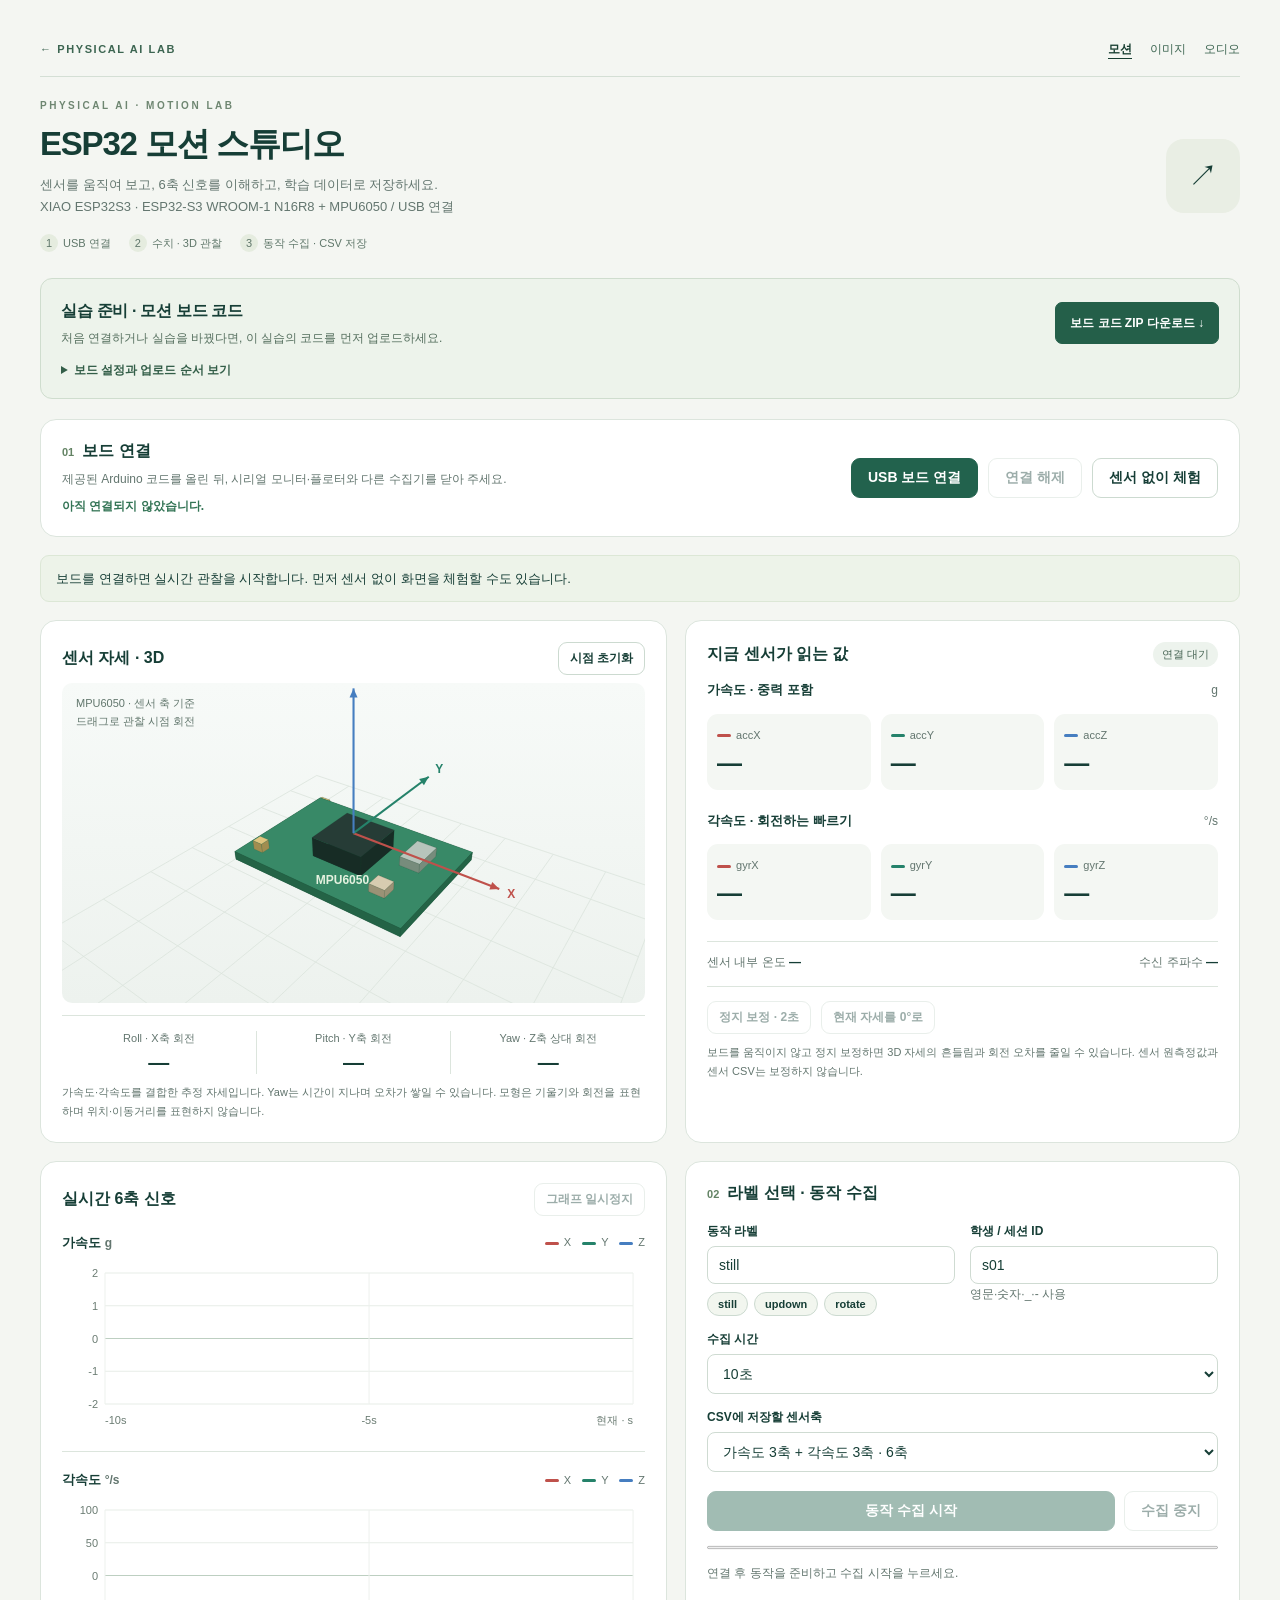
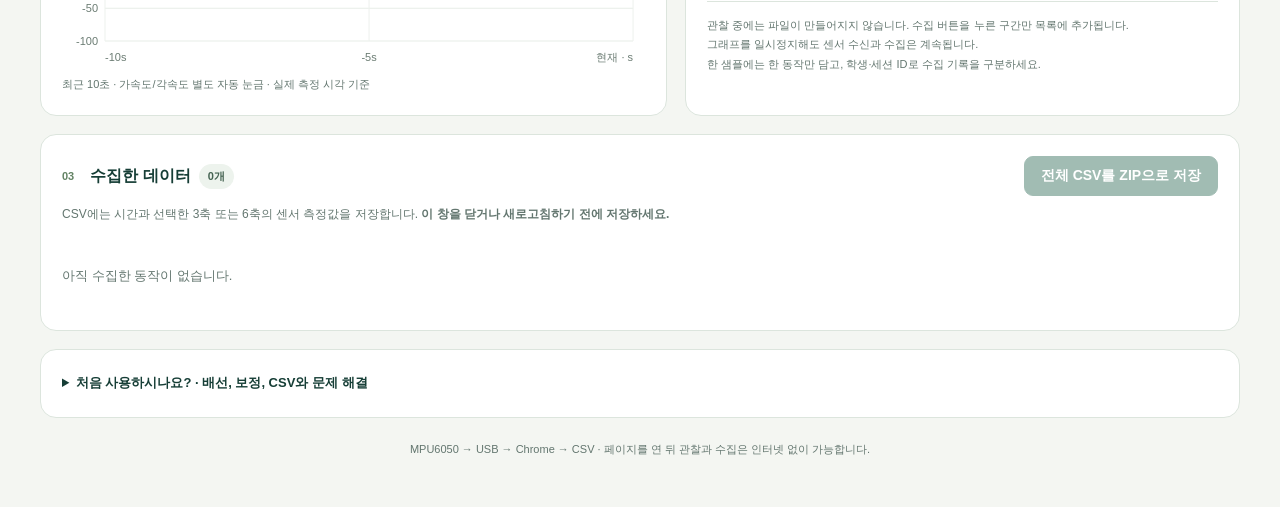
==== motion/index.html @ 652f0cde "Add motion, image, and audio labs with Arduino code downloads" ====
<!doctype html>
<html lang="ko">
<head>
<meta charset="utf-8">
<meta name="viewport" content="width=device-width,initial-scale=1">
<meta name="description" content="ESP32와 MPU6050을 USB로 연결해 6축 데이터와 3D 자세를 보고 CSV로 저장하는 수업용 도구">
<title>ESP32 모션 스튜디오 · Physical AI</title>
<style>
:root{color-scheme:light;--bg:#f4f6f2;--card:#fff;--ink:#163e36;--muted:#63766f;--line:#dce5dd;--green:#22624d;--soft:#edf3ed;--orange:#a65b15;--x:#bf514b;--y:#25826a;--z:#467ec0;font-family:Inter,"Pretendard","Noto Sans KR",-apple-system,BlinkMacSystemFont,"Segoe UI",sans-serif;font-size:14px}
*{box-sizing:border-box}body{margin:0;background:var(--bg);color:var(--ink)}button,input,select{font:inherit}button{padding:10px 16px;background:white;border:1px solid #ccdad0;border-radius:9px;color:var(--ink);font-weight:600;cursor:pointer;white-space:nowrap}button:hover:not(:disabled){background:#edf3ec}button:focus-visible,input:focus-visible,select:focus-visible,summary:focus-visible{outline:3px solid #86b6a2;outline-offset:3px}button:disabled{opacity:.42;cursor:not-allowed}button.primary{background:var(--green);color:white;border-color:var(--green)}button.primary:hover:not(:disabled){background:#164b3a}button.danger{color:#a33d32;border-color:#e6cec8}button.small{padding:7px 11px;font-size:12px}button.ghost{border-color:transparent;background:transparent}input,select{display:block;width:100%;padding:10px 11px;border:1px solid #cfdbd2;border-radius:8px;color:var(--ink);background:white;min-width:0}label{display:block;font-weight:600;font-size:12px;margin-bottom:6px}h1,h2,h3,p{margin:0}h1{font-size:33px;letter-spacing:-1.2px;font-weight:700;line-height:1.25}h2{font-size:16px;font-weight:650}h3{font-size:13px}p{line-height:1.7}small,.muted{color:var(--muted)}small{font-size:12px;line-height:1.7}.row{display:flex;gap:10px;align-items:center;flex-wrap:wrap}.between{justify-content:space-between}.card{background:var(--card);border:1px solid var(--line);border-radius:16px;padding:21px}.pill{font-size:11px;padding:5px 9px;border-radius:20px;background:var(--soft);color:#456352;white-space:nowrap}.pill.demo{background:#fff1d9;color:#91520c}.tabular{font-variant-numeric:tabular-nums}.eyebrow{color:#6e8671;font-size:10px;font-weight:700;letter-spacing:2.5px;margin-bottom:12px}main{max-width:1260px;margin:auto;padding:40px 30px 50px}.hero{display:flex;justify-content:space-between;align-items:center;gap:22px;margin-bottom:26px}.hero p{font-size:13px;color:var(--muted);margin-top:10px}.hero-mark{width:74px;height:74px;border-radius:18px;background:#e9eee4;display:grid;place-items:center;flex:none;font-size:30px;font-weight:300}.steps{display:flex;gap:18px;flex-wrap:wrap;margin-top:16px;font-size:11px;color:#5e7669}.step-dot{display:inline-grid;place-items:center;width:18px;height:18px;background:#e5ecdf;border-radius:50%;margin-right:5px}.connection{display:flex;justify-content:space-between;gap:18px;align-items:center;margin-bottom:18px}.connection p{font-size:12px;color:var(--muted);margin-top:7px}.device{font-size:12px;color:#337455;font-weight:600;margin-top:8px}.status{font-size:13px;padding:12px 15px;background:#edf3e9;border:1px solid #dce7d6;border-radius:9px;line-height:1.65;margin-bottom:18px;overflow-wrap:anywhere}.status.error{background:#fff0ed;border-color:#eccdc6;color:#a13c30}.notice{background:#fff5df;color:#88591b;border:1px solid #eadab3;padding:12px 15px;border-radius:10px;margin-bottom:15px;font-size:13px;line-height:1.7}.dashboard{display:grid;grid-template-columns:minmax(0,1.13fr) minmax(0,1fr);gap:18px;margin-bottom:18px}.view-header{margin-bottom:8px}.scene-wrap{position:relative;min-width:0}.scene{width:100%;height:320px;display:block;touch-action:none;border-radius:10px;background:linear-gradient(#f7faf8,#edf2ee)}.scene-overlay{position:absolute;left:14px;top:12px;font-size:11px;line-height:1.6;color:#62776d;pointer-events:none}.scene-caption{font-size:11px;color:var(--muted);margin-top:9px;line-height:1.7}.angles{display:flex;gap:0;padding-top:15px;margin-top:12px;border-top:1px solid var(--line)}.angle{flex:1;text-align:center;border-right:1px solid var(--line)}.angle:last-child{border:0}.angle span{display:block;font-size:11px;color:var(--muted)}.angle strong{display:block;font-size:21px;font-weight:600;margin-top:4px}.metric-title{display:flex;justify-content:space-between;align-items:center;margin-bottom:13px}.metric-grid{display:grid;grid-template-columns:repeat(3,minmax(0,1fr));gap:10px;margin-bottom:21px}.metric{background:#f4f7f3;border-radius:11px;padding:12px 10px;min-width:0}.metric .axis{font-size:11px;color:var(--muted)}.metric strong{display:block;font-size:25px;font-weight:600;letter-spacing:-1px;margin-top:7px}.swatch{display:inline-block;width:14px;height:3px;border-radius:2px;margin-right:5px;vertical-align:middle}.sx{background:var(--x)}.sy{background:var(--y)}.sz{background:var(--z)}.aux{display:flex;justify-content:space-between;gap:12px;flex-wrap:wrap;font-size:12px;padding:12px 0 15px;border-top:1px solid var(--line);color:var(--muted)}.aux strong{color:var(--ink);font-weight:600}.calibration{padding-top:14px;border-top:1px solid var(--line)}.calibration p{font-size:11px;color:var(--muted);margin-top:9px;line-height:1.75}.work-grid{display:grid;grid-template-columns:minmax(0,1.13fr) minmax(0,1fr);gap:18px;margin-bottom:18px}.plot-section+.plot-section{margin-top:20px;padding-top:18px;border-top:1px solid var(--line)}.plot-head{margin-bottom:8px}.legend{font-size:11px;color:var(--muted)}.plot{display:block;width:100%;height:170px}.chart-controls{font-size:11px;color:var(--muted);margin-top:7px}.settings{display:grid;grid-template-columns:1fr 1fr;gap:15px;margin-top:19px}.field-wide{grid-column:1/-1}.chips{display:flex;gap:6px;margin-top:8px}.chips button{padding:5px 10px;border-radius:20px;font-size:11px;background:#f2f6ef;min-width:0}.record-actions{display:flex;gap:9px;flex-wrap:wrap;margin-top:19px}.record-actions .primary{flex:1}.record-info{font-size:12px;color:var(--muted);margin-top:12px;min-height:22px}.record-progress{width:100%;height:7px;accent-color:var(--green);margin-top:13px;display:block}.record-note{margin-top:16px;padding-top:14px;border-top:1px solid var(--line);font-size:11px;color:var(--muted);line-height:1.8}.review h2{display:flex;gap:8px;align-items:center}.review p{font-size:12px;color:var(--muted);margin-top:8px}.record-list{display:grid;grid-template-columns:repeat(2,minmax(0,1fr));gap:12px;margin-top:19px}.sample{border:1px solid var(--line);border-radius:11px;padding:14px;min-width:0}.sample h3{display:flex;align-items:center;gap:7px;flex-wrap:wrap;font-size:14px}.sample p{font-size:11px;margin-top:6px;overflow-wrap:anywhere}.sample .row{margin-top:12px;gap:7px}.sample button{font-size:11px;padding:6px 10px}.empty{color:var(--muted);font-size:13px;padding:24px 0}.help{margin-top:18px;font-size:12px;line-height:1.85}.help summary{cursor:pointer;font-weight:600;font-size:13px}.help ol,.help ul{padding-left:21px;margin:13px 0}.help table{width:100%;border-collapse:collapse;font-size:12px;margin:13px 0}.help td,.help th{padding:9px 7px;text-align:left;border-bottom:1px solid var(--line);overflow-wrap:anywhere}.footer{text-align:center;margin-top:24px;font-size:11px;color:var(--muted)}.demo-controls{display:flex;align-items:center;gap:10px;flex-wrap:wrap;margin-bottom:12px}.demo-controls label{margin:0}.demo-controls select{width:auto;max-width:100%;font-size:12px;padding:7px 10px}.number{font-size:11px;color:#638364;margin-right:8px}code{font-family:ui-monospace,SFMono-Regular,monospace;font-size:.95em;overflow-wrap:anywhere}a{color:#22624d}body.demo-mode .connection{border-color:#d9b36a}[hidden]{display:none!important}
@media(max-width:1000px){main{padding:28px 20px 40px}.metric strong{font-size:22px}.scene{height:310px}.card{padding:18px}.connection{align-items:flex-start;flex-direction:column}}
@media(max-width:760px){.dashboard,.work-grid{grid-template-columns:1fr}.hero-mark{display:none}h1{font-size:29px}.scene{height:300px}.record-list{grid-template-columns:1fr}.connection>.row{width:100%}.metric strong{font-size:25px}.metric-grid{margin-bottom:17px}.hero{margin-bottom:20px}}
@media(max-width:420px){main{padding:25px 12px}.card{padding:15px}.steps{gap:9px;font-size:10px}.settings{gap:12px}.metric strong{font-size:23px}.metric{padding:11px 8px}.angle strong{font-size:19px}.scene{height:260px}.record-actions{flex-direction:column}.record-actions button{width:100%}.connection>.row button{padding:9px 11px;font-size:12px}}
@media(prefers-reduced-motion:reduce){*{scroll-behavior:auto!important}}
</style>
<link rel="stylesheet" href="../assets/lab.css">
</head>
<body>
<main>
  <nav class="lab-navigation" aria-label="실습 이동"><a href="../">← PHYSICAL AI LAB</a><div><a href="../motion/" aria-current="page">모션</a><a href="../image/">이미지</a><a href="../audio/">오디오</a></div></nav>
  <header class="hero"><div><div class="eyebrow">PHYSICAL AI · MOTION LAB</div><h1>ESP32 모션 스튜디오</h1><p>센서를 움직여 보고, 6축 신호를 이해하고, 학습 데이터로 저장하세요.<br>XIAO ESP32S3 · ESP32-S3 WROOM-1 N16R8 + MPU6050 / USB 연결</p><div class="steps"><span><span class="step-dot">1</span>USB 연결</span><span><span class="step-dot">2</span>수치 · 3D 관찰</span><span><span class="step-dot">3</span>동작 수집 · CSV 저장</span></div></div><div class="hero-mark" aria-hidden="true">↗</div></header>
  <section class="lab-code" aria-labelledby="lab-code-title">
    <div class="lab-code-top"><div><h2 id="lab-code-title">실습 준비 · 모션 보드 코드</h2><p>처음 연결하거나 실습을 바꿨다면, 이 실습의 코드를 먼저 업로드하세요.</p></div><a class="lab-code-download" href="downloads/motion-code.zip" download>보드 코드 ZIP 다운로드 ↓</a></div>
    <details><summary>보드 설정과 업로드 순서 보기</summary><div>
      <ol><li>코드 ZIP을 압축 해제하고 <code>esp32_motion_capture/esp32_motion_capture.ino</code>를 Arduino IDE에서 엽니다.</li><li>보드 매니저에서 <strong>esp32 by Espressif Systems 3.x</strong>를 설치합니다. Adafruit MPU6050과 제안되는 의존 라이브러리도 설치합니다.</li><li>보드는 XIAO이면 <strong>XIAO_ESP32S3</strong>, WROOM이면 <strong>ESP32S3 Dev Module</strong>로 선택합니다. Flash는 XIAO 8MB, WROOM N16R8 16MB로 선택합니다.</li><li>직접 USB는 <strong>USB Mode = Hardware CDC and JTAG</strong>, <strong>USB CDC On Boot = Enabled</strong>. USB-UART 포트는 <strong>USB CDC On Boot = Disabled</strong>로 설정합니다.</li><li>업로드 후 시리얼 모니터와 플로터를 닫고, 아래에서 USB 보드를 연결합니다.</li></ol>
      <p>MPU6050: XIAO는 SDA=GPIO5, SCL=GPIO6 / WROOM은 SDA=GPIO7, SCL=GPIO6. AD0는 기본 GND입니다.</p>
      <div class="lab-code-links"><a href="esp32_motion_capture/esp32_motion_capture.ino" download>INO 파일만 다운로드</a><a href="https://github.com/midnightradio/physical-ai-lab/tree/main/motion#readme" target="_blank" rel="noopener">배선·실습 안내 ↗</a></div>
    </div></details>
  </section>
  <div id="browser-notice" class="notice" hidden>USB 연결은 PC용 <strong>Chrome 또는 Edge</strong>에서 이 페이지를 열어 사용하세요. 아래의 센서 없이 체험은 USB 없이도 사용할 수 있습니다.</div>
  <section class="card connection" aria-labelledby="connection-title"><div><h2 id="connection-title"><span class="number">01</span>보드 연결</h2><p>제공된 Arduino 코드를 올린 뒤, 시리얼 모니터·플로터와 다른 수집기를 닫아 주세요.</p><div id="device" class="device">아직 연결되지 않았습니다.</div></div><div class="row"><button id="connect" class="primary">USB 보드 연결</button><button id="disconnect" disabled>연결 해제</button><button id="demo">센서 없이 체험</button></div></section>
  <div id="status" class="status" role="status" aria-live="polite">보드를 연결하면 실시간 관찰을 시작합니다. 먼저 센서 없이 화면을 체험할 수도 있습니다.</div>
  <div id="demo-panel" class="notice" hidden><div class="demo-controls"><strong>모의 데이터 체험 중 · 실제 센서 측정이 아닙니다</strong><label for="demo-motion">동작</label><select id="demo-motion"><option value="tilt">천천히 기울이기</option><option value="still">수평으로 정지</option><option value="shake">회전 없이 위아래로 흔들기</option><option value="rotate">Z축을 중심으로 회전</option></select></div><small>체험 데이터는 DEMO 표시와 별도 폴더로 저장됩니다.</small></div>
  <div class="dashboard">
    <section class="card" aria-labelledby="scene-title"><div class="row between view-header"><h2 id="scene-title">센서 자세 · 3D</h2><button id="camera-home" class="small">시점 초기화</button></div><div class="scene-wrap"><canvas id="scene" class="scene" aria-label="MPU6050의 추정 자세를 따라 회전하는 3D 센서 모형. 마우스 또는 손가락으로 시점을 회전할 수 있습니다."></canvas><div class="scene-overlay">MPU6050 · 센서 축 기준<br>드래그로 관찰 시점 회전</div></div><div class="angles tabular"><div class="angle"><span>Roll · X축 회전</span><strong id="roll">—</strong></div><div class="angle"><span>Pitch · Y축 회전</span><strong id="pitch">—</strong></div><div class="angle"><span>Yaw · Z축 상대 회전</span><strong id="yaw">—</strong></div></div><p id="scene-caption" class="scene-caption">가속도·각속도를 결합한 추정 자세입니다. Yaw는 시간이 지나며 오차가 쌓일 수 있습니다. 모형은 기울기와 회전을 표현하며 위치·이동거리를 표현하지 않습니다.</p></section>
    <section class="card" aria-labelledby="metrics-title"><div class="metric-title"><h2 id="metrics-title">지금 센서가 읽는 값</h2><span id="source-badge" class="pill">연결 대기</span></div><div class="metric-title"><h3>가속도 · 중력 포함</h3><small>g</small></div><div class="metric-grid tabular"><div class="metric"><span class="axis"><i class="swatch sx"></i>accX</span><strong id="ax">—</strong></div><div class="metric"><span class="axis"><i class="swatch sy"></i>accY</span><strong id="ay">—</strong></div><div class="metric"><span class="axis"><i class="swatch sz"></i>accZ</span><strong id="az">—</strong></div></div><div class="metric-title"><h3>각속도 · 회전하는 빠르기</h3><small>°/s</small></div><div class="metric-grid tabular"><div class="metric"><span class="axis"><i class="swatch sx"></i>gyrX</span><strong id="gx">—</strong></div><div class="metric"><span class="axis"><i class="swatch sy"></i>gyrY</span><strong id="gy">—</strong></div><div class="metric"><span class="axis"><i class="swatch sz"></i>gyrZ</span><strong id="gz">—</strong></div></div><div class="aux tabular"><span>센서 내부 온도 <strong id="temperature">—</strong></span><span>수신 주파수 <strong id="rate">—</strong></span></div><div class="calibration"><div class="row"><button id="calibrate" class="small" disabled>정지 보정 · 2초</button><button id="reference" class="small" disabled>현재 자세를 0°로</button></div><p id="calibration-note">보드를 움직이지 않고 정지 보정하면 3D 자세의 흔들림과 회전 오차를 줄일 수 있습니다. 센서 원측정값과 센서 CSV는 보정하지 않습니다.</p></div></section>
  </div>
  <div class="work-grid">
    <section class="card" aria-labelledby="plots-title"><div class="row between"><h2 id="plots-title">실시간 6축 신호</h2><button id="freeze" class="small" disabled>그래프 일시정지</button></div><div class="plot-section" style="margin-top:17px"><div class="row between plot-head"><h3>가속도 <small>g</small></h3><div class="legend"><i class="swatch sx"></i>X　<i class="swatch sy"></i>Y　<i class="swatch sz"></i>Z</div></div><canvas id="acc-plot" class="plot" aria-label="최근 10초 동안의 X, Y, Z 가속도 그래프. 단위 g."></canvas></div><div class="plot-section"><div class="row between plot-head"><h3>각속도 <small>°/s</small></h3><div class="legend"><i class="swatch sx"></i>X　<i class="swatch sy"></i>Y　<i class="swatch sz"></i>Z</div></div><canvas id="gyro-plot" class="plot" aria-label="최근 10초 동안의 X, Y, Z 각속도 그래프. 단위 도 매 초."></canvas></div><p id="chart-state" class="chart-controls">최근 10초 · 가속도/각속도 별도 자동 눈금 · 실제 측정 시각 기준</p></section>
    <section class="card" aria-labelledby="record-title"><h2 id="record-title"><span class="number">02</span>라벨 선택 · 동작 수집</h2><div class="settings"><div><label for="label">동작 라벨</label><input id="label" value="still" maxlength="32" autocomplete="off" spellcheck="false"><div class="chips"><button data-label="still">still</button><button data-label="updown">updown</button><button data-label="rotate">rotate</button></div></div><div><label for="session">학생 / 세션 ID</label><input id="session" value="s01" maxlength="32" autocomplete="off" spellcheck="false"><small>영문·숫자·_·- 사용</small></div><div class="field-wide"><label for="seconds">수집 시간</label><select id="seconds"><option value="3">3초</option><option value="5">5초</option><option value="10" selected>10초</option><option value="20">20초</option><option value="30">30초</option><option value="60">60초</option></select></div><div class="field-wide"><label for="axes">CSV에 저장할 센서축</label><select id="axes"><option value="6">가속도 3축 + 각속도 3축 · 6축</option><option value="3">가속도 3축만</option></select></div></div><div class="record-actions"><button id="record" class="primary" disabled>동작 수집 시작</button><button id="stop-record" disabled>수집 중지</button></div><progress id="record-progress" class="record-progress" value="0" max="100" aria-label="동작 수집 진행률"></progress><p id="record-info" class="record-info">연결 후 동작을 준비하고 수집 시작을 누르세요.</p><div class="record-note">관찰 중에는 파일이 만들어지지 않습니다. 수집 버튼을 누른 구간만 목록에 추가됩니다.<br>그래프를 일시정지해도 센서 수신과 수집은 계속됩니다.<br>한 샘플에는 한 동작만 담고, 학생·세션 ID로 수집 기록을 구분하세요.</div></section>
  </div>
  <section class="card review" aria-labelledby="review-title"><div class="row between"><h2 id="review-title"><span class="number">03</span>수집한 데이터 <span id="record-count" class="pill">0개</span></h2><button id="save-zip" class="primary" disabled>전체 CSV를 ZIP으로 저장</button></div><p>CSV에는 시간과 선택한 3축 또는 6축의 센서 측정값을 저장합니다. <strong>이 창을 닫거나 새로고침하기 전에 저장하세요.</strong></p><div id="records" class="record-list"><div class="empty">아직 수집한 동작이 없습니다.</div></div></section>
  <details class="card help"><summary>처음 사용하시나요? · 배선, 보정, CSV와 문제 해결</summary><ol><li><strong>esp32_motion_capture.ino</strong>를 Arduino IDE에서 열고 <strong>Adafruit MPU6050</strong>과 의존 라이브러리를 설치합니다.</li><li>보드를 XIAO_ESP32S3 또는 ESP32S3 Dev Module로 선택해 업로드합니다. 시리얼 모니터와 플로터를 닫습니다.</li><li>이 페이지에서 <strong>USB 보드 연결</strong>을 누르고 포트를 선택합니다.</li><li>센서를 수평으로 놓고 <strong>정지 보정 · 2초</strong>를 누릅니다. 센서의 축 방향을 확인하며 기울이거나 회전시킵니다.</li><li>라벨·학생/세션·저장할 센서축을 지정해 수집하고 센서 CSV 또는 ZIP으로 저장합니다.</li></ol><table><thead><tr><th>MPU6050</th><th>XIAO ESP32S3</th><th>WROOM N16R8</th></tr></thead><tbody><tr><td>SDA</td><td>D4 / GPIO5</td><td>GPIO7</td></tr><tr><td>SCL</td><td>D5 / GPIO6</td><td>GPIO6</td></tr><tr><td>GND</td><td>GND</td><td>GND</td></tr><tr><td>VCC</td><td colspan="2">3V3 입력 지원 모듈은 3V3. 모듈별 전원 정격 확인.</td></tr></tbody></table><ul><li>USB 직접 연결: <strong>USB Mode = Hardware CDC and JTAG, USB CDC On Boot = Enabled</strong>. USB-UART 포트 사용: <strong>USB CDC On Boot = Disabled</strong>. WROOM N16R8은 Flash=16MB, PSRAM=OPI입니다.</li><li>강의의 Freenove WROOM CAM은 카메라가 GPIO6·7을 사용하므로 모션 실습 전에 카메라 리본 케이블을 분리하세요. 앞선 INMP441 배선도 분리합니다. SDA/SCL의 풀업 전압은 3.3V여야 합니다. 기본 코드에서는 AD0를 GND(0x68)에 연결합니다. AD0가 3V3이면 코드의 MPU_ADDRESS를 0x69로 변경합니다.</li><li>센서를 정지시켜도 가속도에는 중력이 포함됩니다. 각속도는 회전하는 동안 변하고, 멈추면 0 근처로 돌아옵니다.</li><li>정지 보정은 자이로의 일정한 오차를 3D 계산에서만 뺍니다. 현재 자세 0°는 모형의 기준을 바꾸며, 정지 보정을 대신하지 않습니다.</li><li>자력계가 없으므로 Yaw는 절대 방위가 아닙니다. 오래 두면 회전 오차가 생길 수 있습니다. 빠른 흔들기 중에는 자세 추정이 덜 정확할 수 있습니다.</li><li>그래프의 빈 구간은 수신 누락입니다. 실제 시각을 유지하며 임의의 샘플을 채우지 않습니다. 큰 간격이나 수신 오류가 있으면 다시 수집하세요.</li><li>CSV 첫 열 <code>timestamp</code>는 ms입니다. 가속도는 g, 각속도는 °/s입니다. CSV에는 선택한 센서축의 측정값만 저장합니다.</li><li>ZIP의 <strong>data/6axis</strong> 또는 <strong>data/3axis</strong>에서 같은 축 구성의 CSV를 모아 사용합니다. 학습·테스트 구분은 수집 후에 파일·학생·세션 단위로 진행하세요. 주파수는 50Hz, 축 개수와 단위는 수집·추론에서 일치시킵니다.</li><li>예전 <code>mpu6050_collect.ino</code>의 7열 출력도 읽을 수 있지만 온도는 표시되지 않습니다. 이번 8열 코드 업로드를 권장합니다.</li><li>데이터는 브라우저 메모리에만 보관됩니다. 촬영·녹음 도구처럼 CSV/ZIP 다운로드가 필요합니다. 서버 전송이나 Edge Impulse 자동 업로드는 수행하지 않습니다.</li></ul></details>
  <footer class="footer">MPU6050 → USB → Chrome → CSV · 페이지를 연 뒤 관찰과 수집은 인터넷 없이 가능합니다.</footer>
</main>
<script id="motion-core">
"use strict";
(() => {
  const clamp=(x,a,b)=>Math.max(a,Math.min(b,x));
  const rad=Math.PI/180,deg=180/Math.PI;
  const norm=q=>{const n=Math.hypot(...q);if(!n||!Number.isFinite(n))throw new Error("Invalid quaternion");return q.map(v=>v/n);};
  const conj=q=>[q[0],-q[1],-q[2],-q[3]];
  const multiply=(a,b)=>[a[0]*b[0]-a[1]*b[1]-a[2]*b[2]-a[3]*b[3],a[0]*b[1]+a[1]*b[0]+a[2]*b[3]-a[3]*b[2],a[0]*b[2]-a[1]*b[3]+a[2]*b[0]+a[3]*b[1],a[0]*b[3]+a[1]*b[2]-a[2]*b[1]+a[3]*b[0]];
  const rotate=(q,v)=>multiply(multiply(q,[0,...v]),conj(q)).slice(1);
  function fromEuler(r,p,y){const c1=Math.cos(r/2),s1=Math.sin(r/2),c2=Math.cos(p/2),s2=Math.sin(p/2),c3=Math.cos(y/2),s3=Math.sin(y/2);return norm([c1*c2*c3+s1*s2*s3,s1*c2*c3-c1*s2*s3,c1*s2*c3+s1*c2*s3,c1*c2*s3-s1*s2*c3]);}
  function toEuler(q){const [w,x,y,z]=q;return [Math.atan2(2*(w*x+y*z),1-2*(x*x+y*y)),Math.asin(clamp(2*(w*y-z*x),-1,1)),Math.atan2(2*(w*z+x*y),1-2*(y*y+z*z))].map(v=>v*deg);}
  // 체험용 가상 위치입니다. 정현파 운동의 위치와 가속도는 서로 반대 위상입니다.
  function shakeDemoAt(seconds){const wave=Math.sin(2*Math.PI*1.3*seconds);return {accZ:1+0.6*wave,z:-0.75*wave};}
  function parseSample(line){
    if(!line||line[0]==="#")return null;
    const fields=line.split(",");
    if(![7,8].includes(fields.length)||fields.some(v=>!v.trim()))return null;
    if(!/^\d+$/.test(fields[0].trim()))return null;
    const values=fields.map(Number);
    if(!values.every(Number.isFinite)||!Number.isSafeInteger(values[0])||values[0]<0)return null;
    return {t:values[0],a:values.slice(1,4),g:values.slice(4,7),temp:values.length===8?values[7]:null};
  }
  class LineBuffer{
    constructor(onLine){this.onLine=onLine;this.pending="";this.decoder=new TextDecoder();}
    feed(bytes){this.pending+=this.decoder.decode(bytes,{stream:true});let i;while((i=this.pending.indexOf("\n"))>=0){if(i>1024)throw new Error("시리얼 한 줄이 너무 깁니다. 모션 수집 코드를 확인하세요.");const line=this.pending.slice(0,i).trim();this.pending=this.pending.slice(i+1);if(line)this.onLine(line);}if(this.pending.length>1024)throw new Error("시리얼 형식이 맞지 않습니다. 모션 수집 코드를 업로드하세요.");}
  }
  class Attitude{
    constructor(){this.q=[1,0,0,0];this.last=null;this.initialized=false;this.bias=[0,0,0];}
    update(s){
      const length=Math.hypot(...s.a);
      if(!this.initialized){if(length<0.2)return this.q;this.q=fromEuler(Math.atan2(s.a[1],s.a[2]),Math.atan2(-s.a[0],Math.hypot(s.a[1],s.a[2])),0);this.last=s.t;this.initialized=true;return this.q;}
      const dt=(s.t-this.last)/1000;this.last=s.t;
      if(dt<=0)return this.q;
      if(dt>0.15){if(length>0.8&&length<1.2){const yaw=toEuler(this.q)[2]*rad;this.q=fromEuler(Math.atan2(s.a[1],s.a[2]),Math.atan2(-s.a[0],Math.hypot(s.a[1],s.a[2])),yaw);}return this.q;}
      let omega=s.g.map((v,i)=>(v-this.bias[i])*rad);
      if(length>0.2){
        const a=s.a.map(v=>v/length),g=rotate(conj(this.q),[0,0,1]);
        const error=[a[1]*g[2]-a[2]*g[1],a[2]*g[0]-a[0]*g[2],a[0]*g[1]-a[1]*g[0]];
        const weight=clamp(1-Math.abs(length-1)/0.2,0,1);
        omega=omega.map((v,i)=>v+2*weight*error[i]);
      }
      const speed=Math.hypot(...omega),half=speed*dt/2;
      if(speed>1e-12)this.q=norm(multiply(this.q,[Math.cos(half),...omega.map(v=>v/speed*Math.sin(half))]));
      return this.q;
    }
  }
  function calibrationBias(samples){
    if(samples.length<60||samples.at(-1).t-samples[0].t<1800)throw new Error("보정 샘플이 부족합니다. 센서 수신을 확인하고 다시 시도하세요.");
    const mean=key=>[0,1,2].map(i=>samples.reduce((sum,s)=>sum+s[key][i],0)/samples.length);
    const a=mean("a"),g=mean("g");
    const maxStd=key=>Math.max(...[0,1,2].map(i=>Math.sqrt(samples.reduce((sum,s)=>sum+(s[key][i]-(key==="a"?a:g)[i])**2,0)/samples.length)));
    if(Math.abs(Math.hypot(...a)-1)>0.15||maxStd("a")>0.035||maxStd("g")>1.2||Math.hypot(...g)>15)throw new Error("보정 중 움직임이 감지됐습니다. 센서를 놓고 다시 시도하세요.");
    return g;
  }
  class Capture{
    constructor(settings){this.settings={...settings};this.rows=[];this.origin=null;this.previous=null;this.maxGap=0;}
    append(s){
      if(this.origin===null)this.origin=s.t;
      if(this.previous!==null){if(s.t<=this.previous)throw new Error("수집 시각이 증가하지 않습니다.");this.maxGap=Math.max(this.maxGap,s.t-this.previous);}
      const t=s.t-this.origin;
      if(t>=this.settings.seconds*1000)return true;
      this.rows.push([t,...s.a,...(Number(this.settings.axes)===3?[]:s.g)]);this.previous=s.t;return false;
    }
    finish(reason="complete"){const duration=this.rows.at(-1)?.[0]??0;return {...this.settings,rows:this.rows,reason,maxGap:this.maxGap,durationMs:duration,measuredHz:duration&&this.rows.length>1?(this.rows.length-1)*1000/duration:0};}
  }
  function csvFor(record){
    const n=Number(record.axes)===3?4:7;
    const header=["timestamp","accX","accY","accZ","gyrX","gyrY","gyrZ"].slice(0,n);
    return header.join(",")+"\r\n"+record.rows.map(row=>row.slice(0,n).map((v,i)=>i===0?String(v):Number(v).toFixed(5)).join(",")).join("\r\n")+"\r\n";
  }
  const crcTable=Array.from({length:256},(_,n)=>{for(let k=0;k<8;k++)n=(n>>>1)^((n&1)?0xedb88320:0);return n>>>0;});
  function crc32(bytes){let crc=0xffffffff;for(const b of bytes)crc=(crc>>>8)^crcTable[(crc^b)&255];return (crc^0xffffffff)>>>0;}
  function makeZip(files){
    const encoder=new TextEncoder(),local=[],central=[];let offset=0,size=0;
    const now=new Date(),time=(now.getHours()<<11)|(now.getMinutes()<<5)|(now.getSeconds()>>1),date=((now.getFullYear()-1980)<<9)|((now.getMonth()+1)<<5)|now.getDate();
    for(const file of files){const name=encoder.encode(file.name),data=file.bytes,crc=crc32(data),head=new Uint8Array(30+name.length),h=new DataView(head.buffer);h.setUint32(0,0x04034b50,true);h.setUint16(4,20,true);h.setUint16(6,0x800,true);h.setUint16(10,time,true);h.setUint16(12,date,true);h.setUint32(14,crc,true);h.setUint32(18,data.length,true);h.setUint32(22,data.length,true);h.setUint16(26,name.length,true);head.set(name,30);local.push(head,data);
      const entry=new Uint8Array(46+name.length),e=new DataView(entry.buffer);e.setUint32(0,0x02014b50,true);e.setUint16(4,20,true);e.setUint16(6,20,true);e.setUint16(8,0x800,true);e.setUint16(12,time,true);e.setUint16(14,date,true);e.setUint32(16,crc,true);e.setUint32(20,data.length,true);e.setUint32(24,data.length,true);e.setUint16(28,name.length,true);e.setUint32(42,offset,true);entry.set(name,46);central.push(entry);size+=entry.length;offset+=head.length+data.length;
    }
    const end=new Uint8Array(22),v=new DataView(end.buffer);v.setUint32(0,0x06054b50,true);v.setUint16(8,files.length,true);v.setUint16(10,files.length,true);v.setUint32(12,size,true);v.setUint32(16,offset,true);return new Blob([...local,...central,end],{type:"application/zip"});
  }
  window.MotionCore={clamp,rad,deg,norm,conj,multiply,rotate,fromEuler,toEuler,shakeDemoAt,parseSample,LineBuffer,Attitude,calibrationBias,Capture,csvFor,crc32,makeZip};
})();
</script>
<script id="motion-app">
"use strict";
(() => {
  const $=id=>document.getElementById(id),C=window.MotionCore,encoder=new TextEncoder();
  const sleep=ms=>new Promise(resolve=>setTimeout(resolve,ms));
  const records=[],MAX_ROWS=150000,MAX_RECORDS=100;
  let source="idle",busy=false,port=null,reader=null,readTask=null,closingTask=null,closing=false;
  let ready=false,waitingStart=false,streamStarted=false,handshakeError=null,board="",lastSample=null,lastReceived=0;
  let attitude=new C.Attitude(),referenceQ=[1,0,0,0],viewQ=[1,0,0,0],angles=[0,0,0];
  let history=[],frozen=null,capture=null,calibration=null,demoTimer=null,demoStart=0;
  let demoDisplacementZ=0;
  let sequence=0,revision=0,savedRevision=0,invalidRows=0,lastUi=0,lastDraw=0;
  let cameraYaw=-0.95,cameraPitch=0.62,drag=null;
  const supported="serial" in navigator&&window.isSecureContext;
  const normalSceneCaption=$("scene-caption").textContent;
  const normalSceneDescription=$("scene").getAttribute("aria-label");
  const isShakeDemo=()=>source==="demo"&&$("demo-motion").value==="shake";
  function updateDemoSceneInfo(){const shake=isShakeDemo();$("scene-caption").textContent=shake?"체험 모드 · 회전 없이 Z축으로 위아래 이동하는 가상 동작입니다. accZ와 같은 주기로 움직이며, 센서값으로 측정한 위치·이동거리가 아닙니다.":normalSceneCaption;$("scene").setAttribute("aria-label",shake?"회전 없이 Z축으로 오르내리는 3D 보드. 체험을 위해 정해진 가상 움직임이며 측정한 위치가 아닙니다.":normalSceneDescription);}

  function status(message,error=false){$("status").textContent=message;$("status").classList.toggle("error",error);}
  function controls(){
    const live=source!=="idle"&&lastSample!==null,locked=!!capture||!!calibration;
    $("connect").disabled=busy||source!=="idle"||!supported;
    $("disconnect").disabled=busy||source!=="usb";
    $("demo").disabled=busy||source==="usb"||locked;
    $("demo").textContent=source==="demo"?"체험 종료":"센서 없이 체험";
    $("calibrate").disabled=busy||!live||locked;
    $("reference").disabled=busy||!live||locked;
    $("freeze").disabled=!live;
    $("record").disabled=busy||!live||locked;
    $("stop-record").disabled=!capture;
    $("save-zip").disabled=!records.length||!!capture;
    for(const id of ["label","session","seconds","axes","demo-motion"])$(id).disabled=!!capture;
    $("demo-motion").disabled=locked;
    document.querySelectorAll("[data-label]").forEach(b=>b.disabled=!!capture);
    document.querySelectorAll("[data-save],[data-delete]").forEach(b=>b.disabled=!!capture);
    $("source-badge").textContent=source==="demo"?"DEMO · 모의 데이터":source==="usb"?(lastSample?"USB · 실측 데이터":"USB · 연결 중"):"연결 대기";
    $("source-badge").classList.toggle("demo",source==="demo");
    $("demo-panel").hidden=source!=="demo";document.body.classList.toggle("demo-mode",source==="demo");
    updateDemoSceneInfo();
  }
  function resetStream(){attitude=new C.Attitude();referenceQ=[1,0,0,0];viewQ=[1,0,0,0];angles=[0,0,0];history=[];frozen=null;lastSample=null;invalidRows=0;demoDisplacementZ=0;$("freeze").textContent="그래프 일시정지";$("calibration-note").textContent="보드를 정지시키고 2초 보정하세요. 보정은 3D 계산에만 적용되며 원측정값은 유지됩니다.";}

  function receiveSample(s){
    if(lastSample&&s.t<=lastSample.t)throw new Error("센서 시각이 되돌아갔습니다. 보드를 다시 연결하세요.");
    const first=lastSample===null;lastReceived=performance.now();
    attitude.update(s);viewQ=C.norm(C.multiply(C.conj(referenceQ),attitude.q));angles=C.toEuler(viewQ);
    lastSample=s;history.push({s,angles:[...angles]});
    const cutoff=s.t-10000;while(history.length&&history[0].s.t<cutoff)history.shift();if(history.length>2000)history.splice(0,history.length-2000);
    if(calibration){
      calibration.samples.push(s);
      const elapsed=s.t-calibration.samples[0].t;
      $("calibration-note").textContent=`보정 중 ${(Math.min(elapsed,2000)/1000).toFixed(1)} / 2.0초 · 센서를 움직이지 마세요.`;
      if(elapsed>=2000){try{const bias=C.calibrationBias(calibration.samples);attitude.bias=bias;$("calibration-note").textContent=`정지 보정 완료 · 3D 자이로 오차: ${bias.map(v=>v.toFixed(2)).join(", ")} °/s. 원측정값은 유지됩니다.`;status("정지 보정을 마쳤습니다. 기울이거나 회전시켜 센서 값과 3D 모형을 비교하세요.");}catch(error){status(error.message,true);$("calibration-note").textContent="센서를 안정된 곳에 놓고 정지 보정을 다시 시도하세요.";}calibration=null;controls();}
    }
    if(capture){const complete=capture.append(s);const elapsed=s.t-capture.origin;$("record-progress").value=Math.min(100,100*elapsed/(capture.settings.seconds*1000));$("record-info").textContent=`${capture.settings.label} · ${(elapsed/1000).toFixed(1)} / ${capture.settings.seconds}초 · ${capture.rows.length}행`;if(complete)finishCapture("complete");}
    if(first){controls();status(source==="demo"?"모의 데이터로 화면을 체험하고 있습니다. 실제 측정 데이터와 구분해 저장됩니다.":"센서 데이터를 받고 있습니다. 정지 보정 후 움직임을 관찰하거나 동작 수집을 시작하세요.");}
  }

  function handleLine(line){
    if(line.startsWith("# ERROR"))throw new Error(line.replace(/^# ERROR\s*/,"센서 오류: ")+" 배선·전원을 확인하고 보드를 리셋하세요.");
    if(line.startsWith("# MOTION1 ")){
      const fields=Object.fromEntries(line.slice(10).trim().split(/\s+/).map(s=>s.split("=")));
      if(fields.accel!=="g"||fields.gyro!=="dps"||fields.sensor!=="MPU6050"||fields.rate!=="50")throw new Error("센서 단위 또는 주기가 맞지 않습니다. 제공된 모션 코드를 업로드하세요.");
      board=fields.board==="XIAO_ESP32S3"?"XIAO ESP32S3":fields.board==="WROOM_N16R8"?"ESP32-S3 WROOM N16R8":"ESP32-S3";
      $("device").textContent=`${board} · MPU6050 · USB · 50Hz`;return;
    }
    if(/^# READY\b/.test(line)){
      if(streamStarted)throw new Error("보드가 재시작되었습니다. 수집한 구간을 확인하고 다시 연결하세요.");
      if(!/sample_hz=50\b/.test(line))throw new Error("50Hz 모션 펌웨어가 아닙니다. 제공된 코드를 업로드하세요.");ready=true;return;
    }
    if(line==="# START"){
      if(!waitingStart)throw new Error("예상하지 않은 수집 시작 신호입니다. 보드를 다시 연결하세요.");
      waitingStart=false;streamStarted=true;lastReceived=performance.now();return;
    }
    if(line.startsWith("# STOP")&&streamStarted&&!closing)throw new Error("보드의 데이터 전송이 중지되었습니다. 다시 연결하세요.");
    if(line.startsWith("# UNITS")&&(!line.includes("acceleration=g ")||!line.includes("gyro=deg/s")))throw new Error("가속도/각속도 단위가 맞지 않습니다.");
    if(line.startsWith("#")||line.startsWith("timestamp,"))return;
    if(!streamStarted)return;
    const sample=C.parseSample(line);
    if(sample)receiveSample(sample);
    else {invalidRows++;if(invalidRows===1||invalidRows%25===0)status(`형식이 맞지 않는 행 ${invalidRows}개를 건너뛰었습니다. USB 연결과 펌웨어를 확인하세요.`,true);}
  }
  async function sendCommand(command){
    if(!port?.writable)throw new Error("보드가 연결되지 않았습니다.");
    const writer=port.writable.getWriter();try{await writer.write(encoder.encode(command+"\n"));}finally{writer.releaseLock();}
  }
  async function readSerial(activeReader){
    const lines=new C.LineBuffer(handleLine);
    try{while(!closing){const {value,done}=await activeReader.read();if(done)break;if(value)lines.feed(value);}if(!closing)throw new Error("USB 연결이 끊어졌습니다. 수집한 데이터는 이 창에 남아 있습니다.");}
    catch(error){if(!closing){handshakeError=error;if(capture)finishCapture("connection_error");status(error.message,true);queueMicrotask(()=>disconnect(false));}}
    finally{activeReader.releaseLock();}
  }
  async function connect(){
    if(busy||source!=="idle")return;busy=true;handshakeError=null;controls();
    try{
      const selected=await navigator.serial.requestPort();
      port=selected;source="usb";ready=false;streamStarted=false;waitingStart=false;closing=false;board="ESP32-S3";resetStream();controls();
      status("보드 응답을 기다리고 있습니다. 잠시만 기다려 주세요.");
      await port.open({baudRate:115200,bufferSize:16384});
      try{await port.setSignals({dataTerminalReady:false,requestToSend:false});}catch(_){/* 일부 USB-UART는 신호 제어를 제공하지 않습니다. */}
      if(!port.readable)throw new Error("시리얼 입력을 열 수 없습니다.");
      reader=port.readable.getReader();readTask=readSerial(reader);
      const deadline=performance.now()+13000;
      while(!ready&&performance.now()<deadline){if(handshakeError)throw handshakeError;await sendCommand("x?");for(let i=0;i<5&&!ready&&!handshakeError;i++)await sleep(80);}
      if(handshakeError)throw handshakeError;
      if(!ready)throw new Error("모션 코드의 응답이 없습니다. 제공된 Arduino 코드, 보드 선택, USB CDC 설정을 확인하세요.");
      $("device").textContent=`${board} · MPU6050 · USB · 50Hz`;
      waitingStart=true;lastReceived=performance.now();await sendCommand("s");
    }catch(error){await disconnect(false);if(error.name==="NotFoundError")status("포트 선택을 취소했습니다. 준비되면 다시 연결하세요.");else status(error.message||"포트를 열지 못했습니다. 다른 시리얼 프로그램을 닫으세요.",true);}
    finally{busy=false;controls();}
  }
  async function disconnect(showMessage=true){
    if(closingTask)return closingTask;
    closingTask=(async()=>{
      closing=true;if(capture)finishCapture("disconnected");calibration=null;
      if(demoTimer!==null){clearInterval(demoTimer);demoTimer=null;}
      if(port){try{if(!handshakeError&&port.writable)await sendCommand("x");}catch(_){}try{await reader?.cancel();}catch(_){}try{await readTask;}catch(_){}try{await port.close();}catch(_){}}
      port=null;reader=null;readTask=null;source="idle";ready=false;streamStarted=false;waitingStart=false;closing=false;$("device").textContent="연결을 해제했습니다. 수집한 데이터는 저장할 수 있습니다.";controls();if(showMessage)status("연결을 해제했습니다. 수집한 데이터를 CSV 또는 ZIP으로 저장하세요.");
    })();
    try{await closingTask;}finally{closingTask=null;}
  }

  function startDemo(){
    if(source==="demo"){disconnect();return;}if(source!=="idle"||busy)return;
    source="demo";board="DEMO";resetStream();demoStart=performance.now();controls();$("device").textContent="DEMO · 실제 센서를 사용하지 않는 모의 데이터";
    const tick=()=>{const t=Math.round(performance.now()-demoStart),seconds=t/1000,mode=$("demo-motion").value;let r=0,p=0,y=0,rd=0,pd=0,yd=0;
      if(mode==="tilt"){r=35*C.rad*Math.sin(seconds*0.8);p=22*C.rad*Math.sin(seconds*0.55);rd=35*C.rad*0.8*Math.cos(seconds*0.8);pd=22*C.rad*0.55*Math.cos(seconds*0.55);}
      if(mode==="rotate"){y=45*C.rad*seconds;yd=45*C.rad;}
      const a=[-Math.sin(p),Math.sin(r)*Math.cos(p),Math.cos(r)*Math.cos(p)];
      demoDisplacementZ=0;
      if(mode==="shake"){const motion=C.shakeDemoAt(seconds);a[2]=motion.accZ;demoDisplacementZ=motion.z;}
      const g=mode==="shake"?[0,0,0]:[rd-yd*Math.sin(p),pd*Math.cos(r)+yd*Math.sin(r)*Math.cos(p),-pd*Math.sin(r)+yd*Math.cos(r)*Math.cos(p)].map((v,i)=>v*C.deg+[0.12,-0.08,0.10][i]);
      receiveSample({t,a,g,temp:29.4});
    };
    tick();demoTimer=setInterval(tick,20);
  }
  function startCalibration(){if(!lastSample||capture||calibration)return;calibration={samples:[],started:performance.now()};controls();status("센서를 움직이지 말고 2초 동안 놓아두세요. 3D 계산용 자이로 오차를 측정합니다.");}
  function setReference(){if(!lastSample||capture||calibration)return;referenceQ=[...attitude.q];viewQ=[1,0,0,0];angles=[0,0,0];status("현재 자세를 0° 기준으로 정했습니다. 센서 원측정값은 그대로 유지됩니다.");}
  function token(value,label=false){const text=value.trim();if(!(label?/^[A-Za-z][A-Za-z0-9_-]{0,31}$/:/^[A-Za-z0-9_-]{1,32}$/).test(text))throw new Error(label?"라벨은 영문자로 시작하고 영문·숫자·_·-만 사용하세요.":"세션 ID에는 영문·숫자·_·-만 사용하세요.");return text;}
  function stamp(){const d=new Date(),p=(n,w=2)=>String(n).padStart(w,"0");return `${d.getFullYear()}${p(d.getMonth()+1)}${p(d.getDate())}_${p(d.getHours())}${p(d.getMinutes())}${p(d.getSeconds())}_${p(d.getMilliseconds(),3)}`;}
  function startCapture(){
    if(!lastSample||source==="idle"||capture||calibration)return;
    try{
      const label=token($("label").value,true),session=token($("session").value),seconds=Number($("seconds").value),axes=Number($("axes").value);
      if(![3,5,10,20,30,60].includes(seconds)||![3,6].includes(axes))throw new Error("수집 설정을 확인하세요.");
      if(records.length>=MAX_RECORDS||records.reduce((n,r)=>n+r.rows.length,0)+seconds*50>MAX_ROWS)throw new Error("이 창의 수집 한도입니다. ZIP을 저장하고 일부 샘플을 삭제한 뒤 계속하세요.");
      const id=++sequence,nameLabel=source==="demo"?`DEMO_${label}`:label,base=`${nameLabel}.${session}.${board.replace(/[^A-Za-z0-9_-]/g,"_")}.${stamp()}_${id}`;
      capture=new C.Capture({id,label,session,seconds,axes,source,board,base,capturedAt:new Date().toISOString()});
      $("record-progress").value=0;$("record-info").textContent=`${label} · 첫 샘플을 기다립니다.`;status(`${source==="demo"?"[모의 데이터] ":""}${label} 동작을 ${seconds}초 동안 수집합니다.`);controls();
    }catch(error){status(error.message,true);}
  }
  function finishCapture(reason){
    if(!capture)return;const record=capture.finish(reason);capture=null;
    if(record.rows.length<2){$("record-info").textContent="샘플이 부족해 목록에 추가하지 않았습니다.";controls();return;}
    record.filename=record.base+(reason==="complete"?"":".partial")+".csv";records.push(record);revision++;renderRecords();controls();
    const full=reason==="complete",gap=record.maxGap>40||record.measuredHz<45||record.measuredHz>55;
    $("record-info").textContent=`${full?"수집 완료":"중간 구간 보존"} · ${record.rows.length}행 · ${record.measuredHz.toFixed(1)}Hz · 최대 간격 ${record.maxGap}ms`;
    if(full)$("record-progress").value=100;
    status(`${record.label} ${full?"수집 완료":"중간 구간을 보존했습니다"}. ${record.rows.length}행${gap?" · 수신 간격을 확인하고 필요하면 재수집하세요.":" · 목록에서 CSV로 저장할 수 있습니다."}`,gap);
  }
  function download(blob,filename){const url=URL.createObjectURL(blob),a=document.createElement("a");a.href=url;a.download=filename;document.body.append(a);a.click();a.remove();setTimeout(()=>URL.revokeObjectURL(url),60000);}
  function saveCsv(record){download(new Blob([C.csvFor(record)],{type:"text/csv;charset=utf-8"}),record.filename);status("센서 CSV 다운로드를 요청했습니다. 다운로드 폴더에서 확인하세요.");}
  function renderRecords(){
    $("record-count").textContent=`${records.length}개`;const list=$("records");list.replaceChildren();
    if(!records.length){const empty=document.createElement("div");empty.className="empty";empty.textContent="아직 수집한 동작이 없습니다.";list.append(empty);}
    for(const r of [...records].reverse()){
      const item=document.createElement("article");item.className="sample";const title=document.createElement("h3");title.textContent=r.label;
      const badge=document.createElement("span");badge.className="pill"+(r.source==="demo"?" demo":"");badge.textContent=r.source==="demo"?"DEMO":"USB 실측";title.append(badge);
      if(r.reason!=="complete"){const partial=document.createElement("span");partial.className="pill demo";partial.textContent="중간 구간";title.append(partial);}
      const meta=document.createElement("p");meta.className="tabular";meta.textContent=`${r.session} · ${r.axes}축 · ${r.rows.length}행 · ${(r.durationMs/1000).toFixed(2)}초 · ${r.measuredHz.toFixed(1)}Hz`;
      const quality=document.createElement("p");quality.textContent=`최대 간격 ${r.maxGap}ms · ${r.board}`;
      const actions=document.createElement("div");actions.className="row";
      const save=document.createElement("button");save.textContent="센서 CSV";save.dataset.save=String(r.id);save.onclick=()=>saveCsv(r);actions.append(save);
      const del=document.createElement("button");del.textContent="삭제";del.className="danger";del.dataset.delete=String(r.id);del.setAttribute("aria-label",`${r.label} 샘플 ${r.id} 삭제`);del.onclick=()=>{if(capture)return;records.splice(records.indexOf(r),1);revision++;renderRecords();controls();};actions.append(del);item.append(title,meta,quality,actions);list.append(item);
    }
  }
  function saveZip(){
    if(!records.length||capture)return;const files=[];
    for(const r of records){const root=r.source==="demo"?"demo":"data";files.push({name:`${root}/${r.axes}axis/${r.filename}`,bytes:encoder.encode(C.csvFor(r))});}
    const metadata={format:"ESP32_MOTION_DATASET_V2",createdAt:new Date().toISOString(),units:{timestamp:"ms",acceleration:"g",angularVelocity:"deg/s"},targetHz:50,records:records.map(({rows,...meta})=>({...meta,sampleCount:rows.length}))};
    const notes="ESP32 모션 스튜디오 데이터\n\n1. data/6axis 또는 data/3axis에 센서 CSV를 모았습니다. 3축·6축을 섞지 마세요.\n2. 수집할 때 학습용·테스트용을 나누지 않습니다. 학습 전에 파일·학생·세션 단위로 분할하세요.\n3. CSV에는 timestamp와 선택한 센서축의 측정값만 들어 있습니다. 추정각도는 저장하지 않습니다.\n4. 첫 마침표 앞이 동작 라벨입니다. 주파수 50Hz, timestamp는 ms, 가속도 g, 각속도 deg/s입니다.\n5. demo 폴더는 모의 데이터이며 실제 학습·평가 데이터가 아닙니다.\n6. partial 이름은 수동 중지/연결 오류로 끝난 구간입니다. 품질을 확인하고 사용하세요.\n7. dataset.json은 단위, 실제 주파수, 학생·세션 등 수집 기록입니다.\n";
    files.push({name:"dataset.json",bytes:encoder.encode(JSON.stringify(metadata,null,2))},{name:"README_데이터안내.txt",bytes:encoder.encode(notes)});download(C.makeZip(files),`esp32_motion_${stamp()}.zip`);savedRevision=revision;status(`${records.length}개 샘플의 ZIP 다운로드를 요청했습니다. 다운로드 폴더에서 확인하세요.`);
  }

  function setupCanvas(canvas){const box=canvas.getBoundingClientRect(),dpr=Math.min(window.devicePixelRatio||1,2),w=box.width,h=box.height;if(canvas.width!==Math.round(w*dpr)||canvas.height!==Math.round(h*dpr)){canvas.width=Math.round(w*dpr);canvas.height=Math.round(h*dpr);}const ctx=canvas.getContext("2d");ctx.setTransform(dpr,0,0,dpr,0,0);ctx.clearRect(0,0,w,h);return {ctx,w,h};}
  function drawPlot(canvas,key){
    const {ctx,w,h}=setupCanvas(canvas),data=frozen||history,L=43,R=12,T=12,B=27,pw=w-L-R,ph=h-T-B;if(pw<=0)return;
    const values=data.flatMap(v=>v.s[key]),max=Math.max(key==="a"?2:100,...values.map(Math.abs));
    const power=10**Math.floor(Math.log10(max)),ratio=max/power,extent=(ratio<=1?1:ratio<=2?2:ratio<=5?5:10)*power;
    const last=data.at(-1)?.s.t??0,begin=last-10000,x=t=>L+(t-begin)/10000*pw,y=v=>T+ph/2-v/extent*ph/2;
    ctx.font="11px -apple-system,BlinkMacSystemFont,Segoe UI,sans-serif";ctx.fillStyle="#6b7c73";ctx.lineWidth=1;
    for(const value of [-extent,-extent/2,0,extent/2,extent]){const yy=y(value);ctx.strokeStyle=value===0?"#bdcfc1":"#e7ede7";ctx.beginPath();ctx.moveTo(L,yy);ctx.lineTo(w-R,yy);ctx.stroke();ctx.textAlign="right";ctx.fillText(String(Number(value.toFixed(2))),L-7,yy+4);}
    for(let i=0;i<=2;i++){const xx=L+i*pw/2;ctx.strokeStyle="#edf1ed";ctx.beginPath();ctx.moveTo(xx,T);ctx.lineTo(xx,h-B);ctx.stroke();ctx.textAlign=i===0?"left":i===2?"right":"center";ctx.fillText(i===2?"현재 · s":`${-10+i*5}s`,xx,h-7);}
    ctx.save();ctx.beginPath();ctx.rect(L,T,pw,ph);ctx.clip();
    ["#bf514b","#25826a","#467ec0"].forEach((color,axis)=>{ctx.strokeStyle=color;ctx.lineWidth=1.8;ctx.beginPath();let previous=null;for(const row of data){const xx=x(row.s.t),yy=y(row.s[key][axis]);if(previous===null||row.s.t-previous>60)ctx.moveTo(xx,yy);else ctx.lineTo(xx,yy);previous=row.s.t;}ctx.stroke();});ctx.restore();
  }
  const dot=(a,b)=>a.reduce((sum,x,i)=>sum+x*b[i],0),cross=(a,b)=>[a[1]*b[2]-a[2]*b[1],a[2]*b[0]-a[0]*b[2],a[0]*b[1]-a[1]*b[0]],unit=v=>{const n=Math.hypot(...v);return v.map(x=>x/n);};
  function drawScene(){
    const {ctx,w,h}=setupCanvas($("scene")),radius=8,camera=[radius*Math.cos(cameraPitch)*Math.cos(cameraYaw),radius*Math.cos(cameraPitch)*Math.sin(cameraYaw),radius*Math.sin(cameraPitch)],forward=unit(camera.map(v=>-v)),right=unit(cross(forward,[0,0,1])),up=cross(right,forward);
    const shake=isShakeDemo(),offsetZ=shake?demoDisplacementZ:0;
    // 상하 이동 중에도 보드와 Z축 화살표 전체가 화면에 들어오도록 여유를 둡니다.
    const project=point=>{const v=point.map((x,i)=>x-camera[i]),depth=dot(v,forward),scale=Math.min(w,h)*(shake?1.15:1.65)/depth;return {x:w/2+dot(v,right)*scale,y:h*(shake ? .62 : .56)-dot(v,up)*scale,z:depth};};
    const world=p=>{const v=C.rotate(viewQ,p);return [v[0],v[1],v[2]+0.12+offsetZ];};
    ctx.strokeStyle="#dbe4dc";ctx.lineWidth=.8;
    for(let i=-4;i<=4;i++){for(const endpoints of [[[i,-4,-1.3],[i,4,-1.3]],[[-4,i,-1.3],[4,i,-1.3]]]){const [a,b]=endpoints.map(project);ctx.beginPath();ctx.moveTo(a.x,a.y);ctx.lineTo(b.x,b.y);ctx.stroke();}}
    const faces=[];
    function box(cx,cy,cz,sx,sy,sz,top,side){const points=[[-1,-1,-1],[1,-1,-1],[1,1,-1],[-1,1,-1],[-1,-1,1],[1,-1,1],[1,1,1],[-1,1,1]].map(p=>world([cx+p[0]*sx/2,cy+p[1]*sy/2,cz+p[2]*sz/2])).map(project);for(const indices of [[0,1,2,3],[0,1,5,4],[1,2,6,5],[2,3,7,6],[3,0,4,7],[4,5,6,7]]){const p=indices.map(i=>points[i]);faces.push({p,z:p.reduce((n,v)=>n+v.z,0)/4,color:indices[0]===4?top:side});}}
    box(0,0,0,2.9,2.05,.14,"#388967","#246346");box(0,0,.23,.86,.86,.32,"#263c36","#172c25");box(.9,.35,.15,.32,.5,.15,"#b7c5bc","#778c7c");box(.85,-.55,.15,.25,.23,.13,"#d7ccb0","#9a9276");
    for(let i=0;i<6;i++)box(-1.16,-.75+i*.3,.16,.17,.15,.15,"#dfc47e","#a18d50");
    faces.sort((a,b)=>b.z-a.z);for(const face of faces){ctx.fillStyle=face.color;ctx.strokeStyle="#194b3433";ctx.lineWidth=.7;ctx.beginPath();face.p.forEach((p,i)=>i?ctx.lineTo(p.x,p.y):ctx.moveTo(p.x,p.y));ctx.closePath();ctx.fill();ctx.stroke();}
    const label=project(world([.35,-.75,.1]));ctx.font="600 12px -apple-system,BlinkMacSystemFont,sans-serif";ctx.textAlign="center";ctx.fillStyle="#e4f1df";ctx.fillText("MPU6050",label.x,label.y);
    const origin=project(world([0,0,.4]));for(const [vector,name,color] of [[[2.25,0,.4],"X","#bf514b"],[[0,2.25,.4],"Y","#25826a"],[[0,0,2.5],"Z","#467ec0"]]){const tip=project(world(vector)),dx=tip.x-origin.x,dy=tip.y-origin.y,length=Math.hypot(dx,dy),ux=dx/Math.max(length,.001),uy=dy/Math.max(length,.001);ctx.strokeStyle=color;ctx.fillStyle=color;ctx.lineWidth=2.1;ctx.beginPath();ctx.moveTo(origin.x,origin.y);ctx.lineTo(tip.x,tip.y);ctx.stroke();ctx.beginPath();ctx.moveTo(tip.x,tip.y);ctx.lineTo(tip.x-ux*9-uy*4,tip.y-uy*9+ux*4);ctx.lineTo(tip.x-ux*9+uy*4,tip.y-uy*9-ux*4);ctx.closePath();ctx.fill();ctx.font="600 12px -apple-system,sans-serif";ctx.fillText(name,tip.x+ux*13,tip.y+uy*13+4);}
  }
  function updateUi(){
    if(lastSample){["ax","ay","az"].forEach((id,i)=>$(id).textContent=lastSample.a[i].toFixed(3));["gx","gy","gz"].forEach((id,i)=>$(id).textContent=lastSample.g[i].toFixed(1));$("temperature").textContent=lastSample.temp===null?"미전송":""+lastSample.temp.toFixed(1)+" °C";["roll","pitch","yaw"].forEach((id,i)=>$(id).textContent=angles[i].toFixed(1)+"°");const recent=history.filter(v=>v.s.t>=lastSample.t-2000),dt=(recent.at(-1)?.s.t??0)-(recent[0]?.s.t??0);$("rate").textContent=source!=="idle"&&recent.length>1&&dt>0?((recent.length-1)*1000/dt).toFixed(1)+" Hz":"—";}
    $("chart-state").textContent=frozen?"그래프 정지 중 · 숫자/3D/동작 수집은 계속됩니다.":"최근 10초 · 가속도/각속도 별도 자동 눈금 · 실제 측정 시각 기준";
  }
  function paint(now){if(now-lastDraw>=33){drawScene();lastDraw=now;}if(now-lastUi>=100){updateUi();drawPlot($("acc-plot"),"a");drawPlot($("gyro-plot"),"g");lastUi=now;}requestAnimationFrame(paint);}
  $("connect").onclick=connect;$("disconnect").onclick=()=>disconnect();$("demo").onclick=startDemo;
  $("calibrate").onclick=startCalibration;$("reference").onclick=setReference;
  $("record").onclick=startCapture;$("stop-record").onclick=()=>finishCapture("manual_stop");$("save-zip").onclick=saveZip;
  $("freeze").onclick=()=>{frozen=frozen?null:history.slice();$("freeze").textContent=frozen?"그래프 다시 보기":"그래프 일시정지";};
  $("camera-home").onclick=()=>{cameraYaw=-.95;cameraPitch=.62;};
  $("demo-motion").onchange=()=>{if(source==="demo"){resetStream();demoStart=performance.now();updateDemoSceneInfo();}};
  document.querySelectorAll("[data-label]").forEach(b=>b.onclick=()=>$("label").value=b.dataset.label);
  $("scene").addEventListener("pointerdown",event=>{drag={x:event.clientX,y:event.clientY};$("scene").setPointerCapture(event.pointerId);});
  $("scene").addEventListener("pointermove",event=>{if(!drag)return;cameraYaw-=(event.clientX-drag.x)*.009;cameraPitch=C.clamp(cameraPitch+(event.clientY-drag.y)*.008,.15,1.35);drag={x:event.clientX,y:event.clientY};});
  for(const event of ["pointerup","pointercancel","lostpointercapture"])$("scene").addEventListener(event,()=>drag=null);
  window.addEventListener("beforeunload",event=>{if(capture||records.length&&revision!==savedRevision){event.preventDefault();event.returnValue="";}});
  setInterval(()=>{if(source==="usb"&&(streamStarted||waitingStart)&&performance.now()-lastReceived>4000){const error=new Error("4초 동안 센서 데이터를 받지 못했습니다. 연결을 확인하고 다시 연결하세요.");handshakeError=error;if(capture)finishCapture("data_timeout");status(error.message,true);disconnect(false);}if(calibration&&performance.now()-calibration.started>6000){calibration=null;$("calibration-note").textContent="보정 시간 초과 · 데이터 수신을 확인하세요.";controls();}},500);
  if(!supported)$("browser-notice").hidden=false;
  controls();requestAnimationFrame(paint);
})();
</script>
</body>
</html>
---- assets/lab.css ----
/* Shared shell; names are scoped to preserve the existing collectors. */
.lab-home{margin:0;background:#f4f6f2;color:#163e36;font:15px/1.65 -apple-system,BlinkMacSystemFont,"Segoe UI","Noto Sans KR",sans-serif}
.lab-home *{box-sizing:border-box}.lab-home a{color:inherit;text-decoration:none}.lab-home a:focus-visible,.lab-navigation a:focus-visible,.lab-code a:focus-visible,.lab-code summary:focus-visible{outline:3px solid #b87925;outline-offset:5px}
.lab-shell{max-width:1180px;margin:0 auto;padding:0 36px}.lab-home-nav{display:flex;align-items:center;justify-content:space-between;gap:20px;padding:25px 0;border-bottom:1px solid #d4dfd5;font-size:12px}.lab-wordmark{display:flex;align-items:center;gap:12px;letter-spacing:1.8px;font-weight:750}.lab-logo{display:inline-flex;align-items:center;justify-content:center;width:34px;height:34px;background:#215e49;color:#fff;border-radius:9px;font-size:23px;letter-spacing:-4px}.lab-logo span{font-size:17px;align-self:flex-start}
.lab-home-hero{padding:63px 0 50px}.lab-home-kicker{font-size:11px;font-weight:750;letter-spacing:2px;color:#667d6d}.lab-home h1{font-size:clamp(31px,4.4vw,49px);line-height:1.27;letter-spacing:-2px;margin:17px 0 19px;font-weight:750}.lab-home-hero>p{color:#5b7167;margin:0;font-size:16px;line-height:1.8}.lab-requirements{display:flex;flex-wrap:wrap;gap:8px;margin-top:23px}.lab-requirements span{border:1px solid #d2ded4;border-radius:30px;padding:4px 12px;font-size:11px;color:#486451}.lab-section-title{display:flex;align-items:center;justify-content:space-between;margin-bottom:16px}.lab-section-title h2{font-size:17px;margin:0;letter-spacing:-.5px}.lab-section-title>span{font-size:11px;letter-spacing:2px;color:#60766a}
.lab-choices{display:grid;grid-template-columns:repeat(3,minmax(0,1fr));gap:18px}.lab-choice{background:#fff;border:1px solid #d6e0d7;border-radius:15px;padding:23px;--lab-accent:#296449}.lab-image{--lab-accent:#986321}.lab-audio{--lab-accent:#486d85}.lab-choice-top{display:flex;align-items:center;justify-content:space-between}.lab-choice-number{font-size:13px;color:var(--lab-accent);letter-spacing:2px}.lab-format{font-size:10px;font-weight:700;letter-spacing:1px;padding:3px 9px;border:1px solid #e0e7df;border-radius:5px;color:#607567}.lab-choice-drawing{height:104px;display:flex;align-items:center;padding:11px 12px;color:var(--lab-accent)}.lab-choice-drawing svg{height:83px;width:100%;fill:none;stroke:currentColor;stroke-width:2.3;stroke-linecap:round;stroke-linejoin:round}.lab-choice-drawing .lab-axis{stroke:#dce5dc;stroke-width:1}.lab-choice-kicker{font-size:10px;font-weight:750;letter-spacing:1.7px;color:var(--lab-accent);margin-top:13px}.lab-choice h3{font-size:23px;letter-spacing:-1px;line-height:1.4;margin:5px 0 10px}.lab-choice p{font-size:13px;line-height:1.8;color:#60756a;margin:0 0 24px}.lab-open{display:flex;align-items:center;justify-content:space-between;padding:11px 14px;border:1px solid var(--lab-accent);background:var(--lab-accent);color:white!important;border-radius:7px;font-size:13px;font-weight:650}.lab-open:hover{filter:brightness(.92)}.lab-zip{display:block;text-align:center;margin-top:12px;padding:6px 0;font-size:12px!important;color:#365f4c!important}.lab-zip:hover{text-decoration:underline}
.lab-start{display:grid;grid-template-columns:1fr 1.7fr;gap:40px;padding:32px 0;margin-top:39px;border-top:1px solid #d4dfd5;border-bottom:1px solid #d4dfd5}.lab-start h2{font-size:21px;letter-spacing:-.8px;margin:7px 0 10px}.lab-start p{font-size:13px;line-height:1.8;color:#60756a;margin:0}.lab-start ol{list-style:none;counter-reset:start;margin:0;padding:0;display:grid;gap:19px}.lab-start li{counter-increment:start;display:grid;grid-template-columns:28px 1fr;column-gap:11px}.lab-start li:before{content:counter(start,decimal-leading-zero);grid-row:1/3;color:#607567;font-size:11px;padding-top:3px}.lab-start strong{font-size:13px}.lab-start li span{font-size:12px;color:#60756a;margin-top:3px}.lab-save-note{font-size:12px;color:#63776a;padding:12px 0}.lab-home-footer{display:flex;gap:16px;justify-content:space-between;padding:15px 0 27px;color:#657c6d;font-size:10px;letter-spacing:1px}
.lab-navigation{display:flex;align-items:center;justify-content:space-between;gap:16px;padding:0 0 18px;margin-bottom:23px;border-bottom:1px solid #d4dfd5;font-size:12px;line-height:1.5}.lab-navigation>a{font-size:11px;font-weight:750;letter-spacing:1.6px}.lab-navigation a{color:#3c6551;text-decoration:none}.lab-navigation>div{display:flex;flex-wrap:wrap;gap:18px}.lab-navigation [aria-current="page"]{color:#173e31;font-weight:750;text-decoration:underline;text-underline-offset:5px}
.lab-code{margin:23px 0 20px;padding:18px 20px;background:#edf3eb;border:1px solid #cfddce;border-radius:12px;color:#163e36;font-size:13px;line-height:1.7}.lab-code-top{display:flex;gap:18px;align-items:center;justify-content:space-between}.lab-code h2{font-size:16px!important;margin:0 0 3px!important;letter-spacing:-.3px}.lab-code p{margin:0!important;font-size:12px!important;color:#556f5e!important}.lab-code .lab-code-download{display:inline-block;flex-shrink:0;background:#245f49;border:1px solid #245f49;border-radius:7px;color:#fff!important;text-decoration:none;font-size:12px;font-weight:650;padding:10px 14px;white-space:nowrap}.lab-code .lab-code-download:hover{background:#1c4b3a}.lab-code summary{cursor:pointer;color:#335e48;font-size:12px;font-weight:650;list-style:revert;padding-top:12px}.lab-code details{margin-top:0}.lab-code details>div{padding-top:10px}.lab-code ol{margin:0 0 10px;padding-left:22px;font-size:12px}.lab-code li{margin-bottom:6px}.lab-code ul{padding-left:20px;margin:8px 0;font-size:12px}.lab-code code{font-size:11px;background:#e0ebdc;padding:2px 4px;border-radius:3px;overflow-wrap:anywhere}.lab-code a{color:#285b43}.lab-code-links{display:flex;gap:16px;flex-wrap:wrap;font-size:12px;margin-top:10px}
@media(max-width:850px){.lab-shell{padding:0 22px}.lab-choices{gap:12px}.lab-choice{padding:18px}.lab-choice h3{font-size:21px}.lab-choice p{font-size:12px}.lab-start{gap:25px;grid-template-columns:1fr 1.5fr}}
@media(max-width:650px){.lab-home-nav{align-items:flex-start}.lab-home-nav>a:last-child{font-size:10px}.lab-wordmark{font-size:10px;letter-spacing:1px;gap:8px}.lab-home-hero{padding:38px 0 35px}.lab-home h1{letter-spacing:-1.4px}.lab-home-hero>p{font-size:14px}.lab-choices{grid-template-columns:1fr;gap:16px}.lab-choice{padding:22px}.lab-choice-drawing{height:78px;padding:0 30px}.lab-choice-drawing svg{height:70px}.lab-choice-kicker{margin-top:11px}.lab-choice p br{display:none}.lab-choice p{font-size:13px;margin-bottom:18px}.lab-start{grid-template-columns:1fr;gap:22px;margin-top:28px}.lab-start p br{display:none}.lab-home-footer{flex-direction:column;gap:4px}.lab-navigation{align-items:flex-start;gap:12px}.lab-navigation>div{gap:11px}.lab-code-top{align-items:flex-start;flex-direction:column;gap:12px}.lab-code .lab-code-download{white-space:normal}.lab-code{padding:16px}.lab-save-note{font-size:11px}}
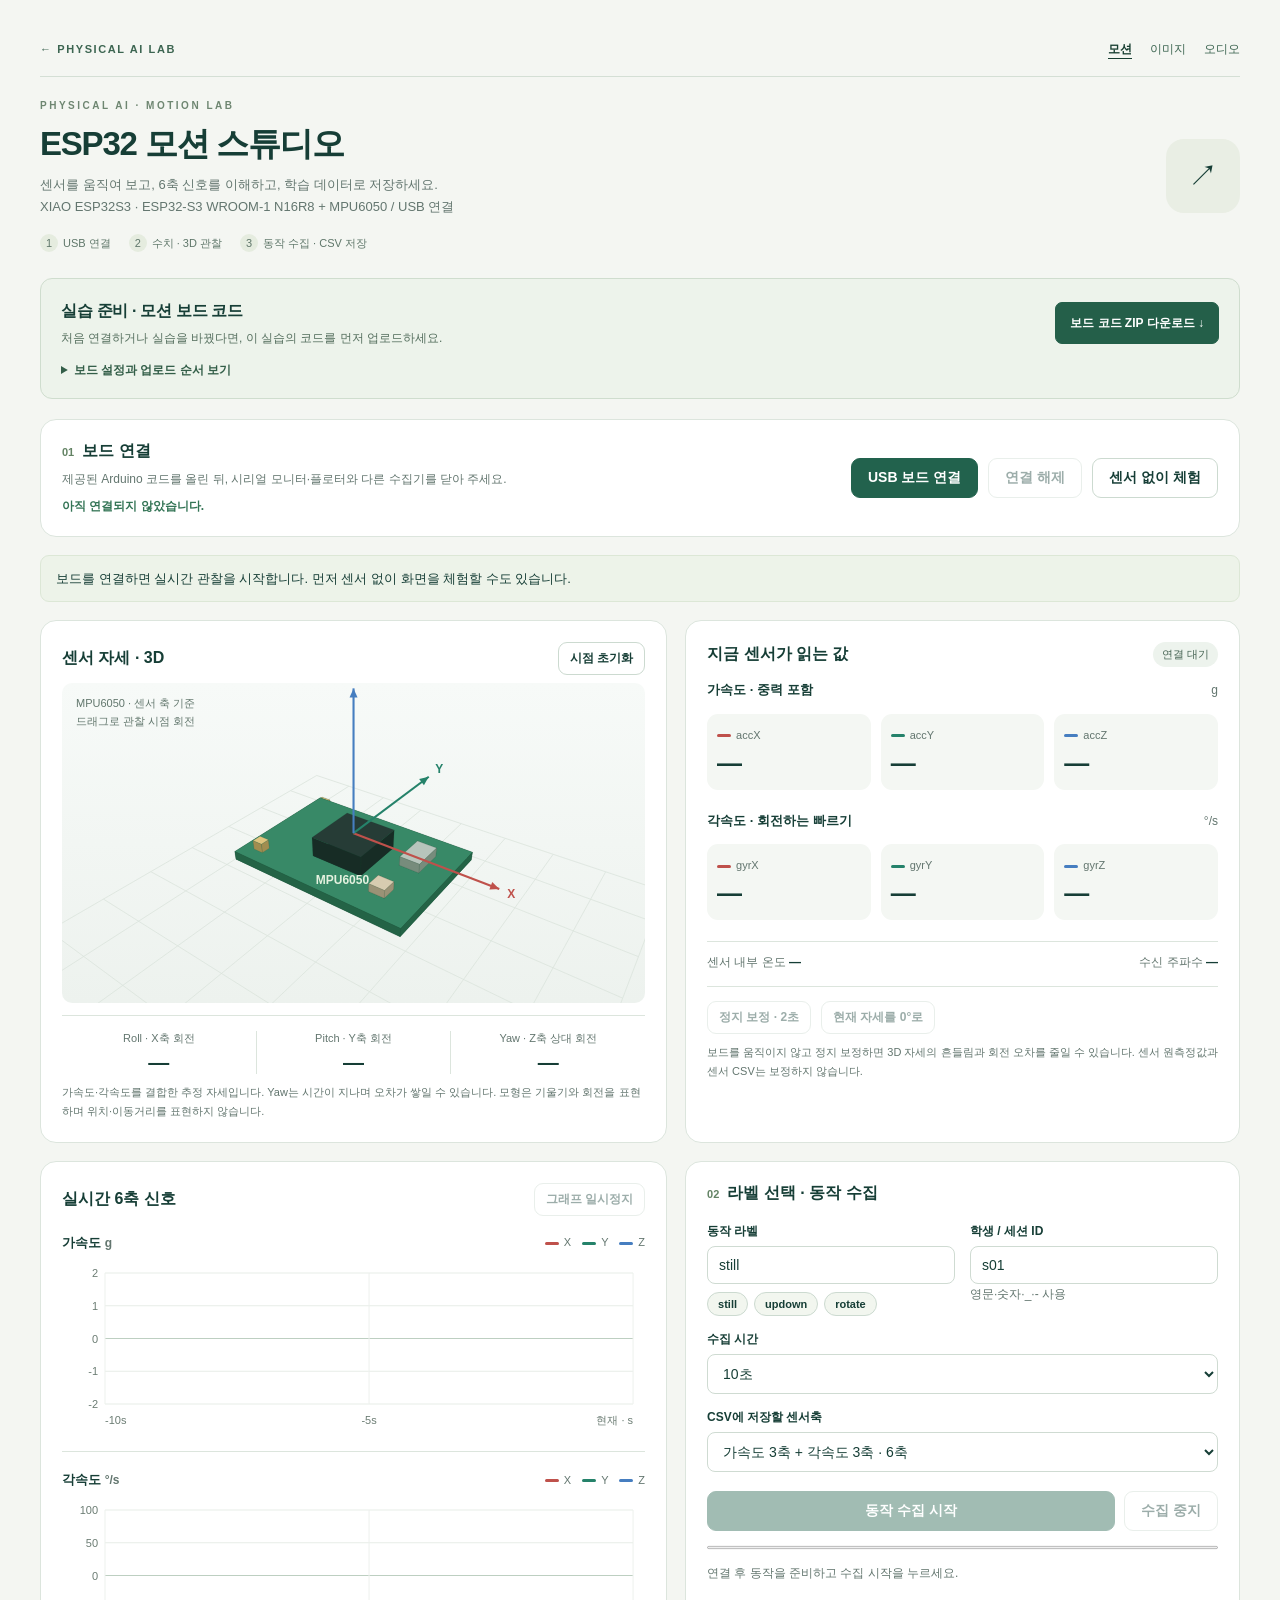
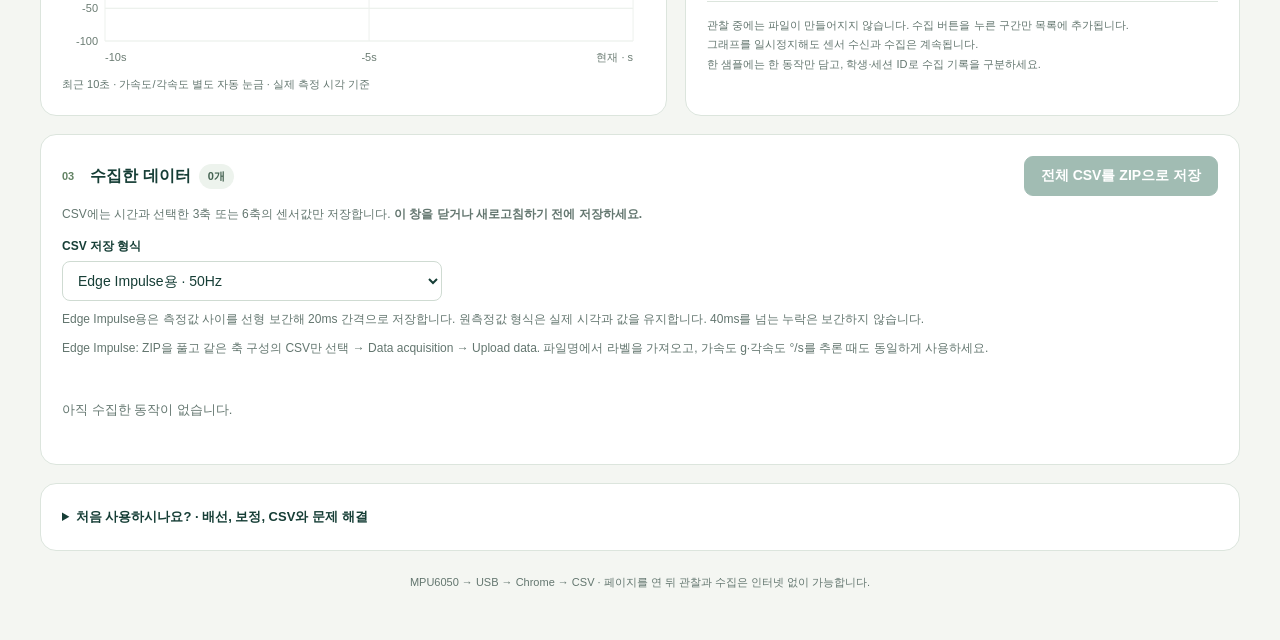
==== commit 1e8a5b78: "Export motion CSV on a regular grid for Edge Impulse" ====
--- a/motion/index.html
+++ b/motion/index.html
@@ -39,8 +39,8 @@
     <section class="card" aria-labelledby="plots-title"><div class="row between"><h2 id="plots-title">실시간 6축 신호</h2><button id="freeze" class="small" disabled>그래프 일시정지</button></div><div class="plot-section" style="margin-top:17px"><div class="row between plot-head"><h3>가속도 <small>g</small></h3><div class="legend"><i class="swatch sx"></i>X　<i class="swatch sy"></i>Y　<i class="swatch sz"></i>Z</div></div><canvas id="acc-plot" class="plot" aria-label="최근 10초 동안의 X, Y, Z 가속도 그래프. 단위 g."></canvas></div><div class="plot-section"><div class="row between plot-head"><h3>각속도 <small>°/s</small></h3><div class="legend"><i class="swatch sx"></i>X　<i class="swatch sy"></i>Y　<i class="swatch sz"></i>Z</div></div><canvas id="gyro-plot" class="plot" aria-label="최근 10초 동안의 X, Y, Z 각속도 그래프. 단위 도 매 초."></canvas></div><p id="chart-state" class="chart-controls">최근 10초 · 가속도/각속도 별도 자동 눈금 · 실제 측정 시각 기준</p></section>
     <section class="card" aria-labelledby="record-title"><h2 id="record-title"><span class="number">02</span>라벨 선택 · 동작 수집</h2><div class="settings"><div><label for="label">동작 라벨</label><input id="label" value="still" maxlength="32" autocomplete="off" spellcheck="false"><div class="chips"><button data-label="still">still</button><button data-label="updown">updown</button><button data-label="rotate">rotate</button></div></div><div><label for="session">학생 / 세션 ID</label><input id="session" value="s01" maxlength="32" autocomplete="off" spellcheck="false"><small>영문·숫자·_·- 사용</small></div><div class="field-wide"><label for="seconds">수집 시간</label><select id="seconds"><option value="3">3초</option><option value="5">5초</option><option value="10" selected>10초</option><option value="20">20초</option><option value="30">30초</option><option value="60">60초</option></select></div><div class="field-wide"><label for="axes">CSV에 저장할 센서축</label><select id="axes"><option value="6">가속도 3축 + 각속도 3축 · 6축</option><option value="3">가속도 3축만</option></select></div></div><div class="record-actions"><button id="record" class="primary" disabled>동작 수집 시작</button><button id="stop-record" disabled>수집 중지</button></div><progress id="record-progress" class="record-progress" value="0" max="100" aria-label="동작 수집 진행률"></progress><p id="record-info" class="record-info">연결 후 동작을 준비하고 수집 시작을 누르세요.</p><div class="record-note">관찰 중에는 파일이 만들어지지 않습니다. 수집 버튼을 누른 구간만 목록에 추가됩니다.<br>그래프를 일시정지해도 센서 수신과 수집은 계속됩니다.<br>한 샘플에는 한 동작만 담고, 학생·세션 ID로 수집 기록을 구분하세요.</div></section>
   </div>
-  <section class="card review" aria-labelledby="review-title"><div class="row between"><h2 id="review-title"><span class="number">03</span>수집한 데이터 <span id="record-count" class="pill">0개</span></h2><button id="save-zip" class="primary" disabled>전체 CSV를 ZIP으로 저장</button></div><p>CSV에는 시간과 선택한 3축 또는 6축의 센서 측정값을 저장합니다. <strong>이 창을 닫거나 새로고침하기 전에 저장하세요.</strong></p><div id="records" class="record-list"><div class="empty">아직 수집한 동작이 없습니다.</div></div></section>
-  <details class="card help"><summary>처음 사용하시나요? · 배선, 보정, CSV와 문제 해결</summary><ol><li><strong>esp32_motion_capture.ino</strong>를 Arduino IDE에서 열고 <strong>Adafruit MPU6050</strong>과 의존 라이브러리를 설치합니다.</li><li>보드를 XIAO_ESP32S3 또는 ESP32S3 Dev Module로 선택해 업로드합니다. 시리얼 모니터와 플로터를 닫습니다.</li><li>이 페이지에서 <strong>USB 보드 연결</strong>을 누르고 포트를 선택합니다.</li><li>센서를 수평으로 놓고 <strong>정지 보정 · 2초</strong>를 누릅니다. 센서의 축 방향을 확인하며 기울이거나 회전시킵니다.</li><li>라벨·학생/세션·저장할 센서축을 지정해 수집하고 센서 CSV 또는 ZIP으로 저장합니다.</li></ol><table><thead><tr><th>MPU6050</th><th>XIAO ESP32S3</th><th>WROOM N16R8</th></tr></thead><tbody><tr><td>SDA</td><td>D4 / GPIO5</td><td>GPIO7</td></tr><tr><td>SCL</td><td>D5 / GPIO6</td><td>GPIO6</td></tr><tr><td>GND</td><td>GND</td><td>GND</td></tr><tr><td>VCC</td><td colspan="2">3V3 입력 지원 모듈은 3V3. 모듈별 전원 정격 확인.</td></tr></tbody></table><ul><li>USB 직접 연결: <strong>USB Mode = Hardware CDC and JTAG, USB CDC On Boot = Enabled</strong>. USB-UART 포트 사용: <strong>USB CDC On Boot = Disabled</strong>. WROOM N16R8은 Flash=16MB, PSRAM=OPI입니다.</li><li>강의의 Freenove WROOM CAM은 카메라가 GPIO6·7을 사용하므로 모션 실습 전에 카메라 리본 케이블을 분리하세요. 앞선 INMP441 배선도 분리합니다. SDA/SCL의 풀업 전압은 3.3V여야 합니다. 기본 코드에서는 AD0를 GND(0x68)에 연결합니다. AD0가 3V3이면 코드의 MPU_ADDRESS를 0x69로 변경합니다.</li><li>센서를 정지시켜도 가속도에는 중력이 포함됩니다. 각속도는 회전하는 동안 변하고, 멈추면 0 근처로 돌아옵니다.</li><li>정지 보정은 자이로의 일정한 오차를 3D 계산에서만 뺍니다. 현재 자세 0°는 모형의 기준을 바꾸며, 정지 보정을 대신하지 않습니다.</li><li>자력계가 없으므로 Yaw는 절대 방위가 아닙니다. 오래 두면 회전 오차가 생길 수 있습니다. 빠른 흔들기 중에는 자세 추정이 덜 정확할 수 있습니다.</li><li>그래프의 빈 구간은 수신 누락입니다. 실제 시각을 유지하며 임의의 샘플을 채우지 않습니다. 큰 간격이나 수신 오류가 있으면 다시 수집하세요.</li><li>CSV 첫 열 <code>timestamp</code>는 ms입니다. 가속도는 g, 각속도는 °/s입니다. CSV에는 선택한 센서축의 측정값만 저장합니다.</li><li>ZIP의 <strong>data/6axis</strong> 또는 <strong>data/3axis</strong>에서 같은 축 구성의 CSV를 모아 사용합니다. 학습·테스트 구분은 수집 후에 파일·학생·세션 단위로 진행하세요. 주파수는 50Hz, 축 개수와 단위는 수집·추론에서 일치시킵니다.</li><li>예전 <code>mpu6050_collect.ino</code>의 7열 출력도 읽을 수 있지만 온도는 표시되지 않습니다. 이번 8열 코드 업로드를 권장합니다.</li><li>데이터는 브라우저 메모리에만 보관됩니다. 촬영·녹음 도구처럼 CSV/ZIP 다운로드가 필요합니다. 서버 전송이나 Edge Impulse 자동 업로드는 수행하지 않습니다.</li></ul></details>
+  <section class="card review" aria-labelledby="review-title"><div class="row between"><h2 id="review-title"><span class="number">03</span>수집한 데이터 <span id="record-count" class="pill">0개</span></h2><button id="save-zip" class="primary" disabled>전체 CSV를 ZIP으로 저장</button></div><p>CSV에는 시간과 선택한 3축 또는 6축의 센서값만 저장합니다. <strong>이 창을 닫거나 새로고침하기 전에 저장하세요.</strong></p><div style="max-width:380px;margin-top:14px"><label for="csv-format">CSV 저장 형식</label><select id="csv-format" aria-describedby="csv-format-note"><option value="edgeimpulse">Edge Impulse용 · 50Hz</option><option value="raw">센서 원측정값 · 실제 시각</option></select></div><p id="csv-format-note">Edge Impulse용은 측정값 사이를 선형 보간해 20ms 간격으로 저장합니다. 원측정값 형식은 실제 시각과 값을 유지합니다. 40ms를 넘는 누락은 보간하지 않습니다.</p><p>Edge Impulse: ZIP을 풀고 같은 축 구성의 CSV만 선택 → Data acquisition → Upload data. 파일명에서 라벨을 가져오고, 가속도 g·각속도 °/s를 추론 때도 동일하게 사용하세요.</p><div id="records" class="record-list"><div class="empty">아직 수집한 동작이 없습니다.</div></div></section>
+  <details class="card help"><summary>처음 사용하시나요? · 배선, 보정, CSV와 문제 해결</summary><ol><li><strong>esp32_motion_capture.ino</strong>를 Arduino IDE에서 열고 <strong>Adafruit MPU6050</strong>과 의존 라이브러리를 설치합니다.</li><li>보드를 XIAO_ESP32S3 또는 ESP32S3 Dev Module로 선택해 업로드합니다. 시리얼 모니터와 플로터를 닫습니다.</li><li>이 페이지에서 <strong>USB 보드 연결</strong>을 누르고 포트를 선택합니다.</li><li>센서를 수평으로 놓고 <strong>정지 보정 · 2초</strong>를 누릅니다. 센서의 축 방향을 확인하며 기울이거나 회전시킵니다.</li><li>라벨·학생/세션·저장할 센서축을 지정해 수집하고 센서 CSV 또는 ZIP으로 저장합니다.</li></ol><table><thead><tr><th>MPU6050</th><th>XIAO ESP32S3</th><th>WROOM N16R8</th></tr></thead><tbody><tr><td>SDA</td><td>D4 / GPIO5</td><td>GPIO7</td></tr><tr><td>SCL</td><td>D5 / GPIO6</td><td>GPIO6</td></tr><tr><td>GND</td><td>GND</td><td>GND</td></tr><tr><td>VCC</td><td colspan="2">3V3 입력 지원 모듈은 3V3. 모듈별 전원 정격 확인.</td></tr></tbody></table><ul><li>USB 직접 연결: <strong>USB Mode = Hardware CDC and JTAG, USB CDC On Boot = Enabled</strong>. USB-UART 포트 사용: <strong>USB CDC On Boot = Disabled</strong>. WROOM N16R8은 Flash=16MB, PSRAM=OPI입니다.</li><li>강의의 Freenove WROOM CAM은 카메라가 GPIO6·7을 사용하므로 모션 실습 전에 카메라 리본 케이블을 분리하세요. 앞선 INMP441 배선도 분리합니다. SDA/SCL의 풀업 전압은 3.3V여야 합니다. 기본 코드에서는 AD0를 GND(0x68)에 연결합니다. AD0가 3V3이면 코드의 MPU_ADDRESS를 0x69로 변경합니다.</li><li>센서를 정지시켜도 가속도에는 중력이 포함됩니다. 각속도는 회전하는 동안 변하고, 멈추면 0 근처로 돌아옵니다.</li><li>정지 보정은 자이로의 일정한 오차를 3D 계산에서만 뺍니다. 현재 자세 0°는 모형의 기준을 바꾸며, 정지 보정을 대신하지 않습니다.</li><li>자력계가 없으므로 Yaw는 절대 방위가 아닙니다. 오래 두면 회전 오차가 생길 수 있습니다. 빠른 흔들기 중에는 자세 추정이 덜 정확할 수 있습니다.</li><li>그래프와 원측정값 CSV는 실제 측정 시각을 유지합니다. Edge Impulse용 CSV는 측정값 사이를 선형 보간해 20ms 간격(50Hz)으로 저장하며 마지막 측정 시각 밖으로 연장하지 않습니다. 40ms를 넘는 수신 누락은 재수집하거나 원측정값으로 보존하세요.</li><li>CSV 첫 열 <code>timestamp</code>는 ms입니다. 가속도는 g, 각속도는 °/s입니다. CSV에는 시간과 선택한 센서축만 있으며 온도·자세각은 없습니다. 정지 보정은 CSV에 영점 보정을 적용하지 않습니다.</li><li>ZIP의 <strong>data/6axis</strong> 또는 <strong>data/3axis</strong>에서 같은 축 구성의 CSV를 모아 사용합니다. 학습·테스트 구분은 수집 후에 파일·학생·세션 단위로 진행하세요. Edge Impulse용 CSV는 50Hz이고, 원측정값 CSV의 실제 주파수는 수집 상태에 따라 달라집니다. 축 개수와 단위는 수집·추론에서 일치시킵니다.</li><li>예전 <code>mpu6050_collect.ino</code>의 7열 출력도 읽을 수 있지만 온도는 표시되지 않습니다. 이번 8열 코드 업로드를 권장합니다.</li><li>데이터는 브라우저 메모리에만 보관됩니다. 촬영·녹음 도구처럼 CSV/ZIP 다운로드가 필요합니다. 서버 전송이나 Edge Impulse 자동 업로드는 수행하지 않습니다. Edge Impulse에는 ZIP을 푼 뒤 CSV만 업로드하고, 파일명 첫 마침표 앞을 라벨로 사용합니다. 기존 CSV Wizard 설정이 있다면 timestamp(ms)와 센서축 매핑이 맞는지 확인하세요.</li></ul></details>
   <footer class="footer">MPU6050 → USB → Chrome → CSV · 페이지를 연 뒤 관찰과 수집은 인터넷 없이 가능합니다.</footer>
 </main>
 <script id="motion-core">
@@ -108,10 +108,32 @@
     }
     finish(reason="complete"){const duration=this.rows.at(-1)?.[0]??0;return {...this.settings,rows:this.rows,reason,maxGap:this.maxGap,durationMs:duration,measuredHz:duration&&this.rows.length>1?(this.rows.length-1)*1000/duration:0};}
   }
-  function csvFor(record){
+  function edgeImpulseRows(record){
+    const error=detail=>new Error(`Edge Impulse용 CSV: ${detail} 다시 수집하거나 저장 형식을 '센서 원측정값 · 실제 시각'으로 바꾸세요.`);
+    if(!record||![3,6].includes(Number(record.axes))||!Array.isArray(record.rows)||record.rows.length<2)throw error("센서 샘플이 부족하거나 축 구성이 잘못되었습니다.");
+    const n=Number(record.axes)+1,rows=record.rows;
+    for(let i=0;i<rows.length;i++){
+      const row=rows[i];
+      if(!Array.isArray(row)||row.length!==n||!row.every(v=>typeof v==="number"&&Number.isFinite(v))||row[0]<0)throw error("숫자가 아닌 값 또는 잘못된 행이 있습니다.");
+      if(i===0&&row[0]!==0)throw error("첫 측정 시각이 0ms가 아닙니다.");
+      if(i&&row[0]<=rows[i-1][0])throw error("측정 시각이 증가하지 않습니다.");
+      if(i&&row[0]-rows[i-1][0]>40)throw error("40ms를 넘는 수신 누락 구간이 있습니다.");
+    }
+    const result=[],last=rows.at(-1)[0];let right=1;
+    for(let t=0;t<=last;t+=20){
+      while(right<rows.length-1&&rows[right][0]<t)right++;
+      const a=rows[right-1],b=rows[right],fraction=(t-a[0])/(b[0]-a[0]);
+      result.push([t,...a.slice(1).map((v,i)=>v+(b[i+1]-v)*fraction)]);
+    }
+    if(result.length<2)throw error("20ms 간격으로 저장할 샘플이 부족합니다.");
+    return result;
+  }
+  function csvFor(record,format="edgeimpulse"){
+    if(!["edgeimpulse","raw"].includes(format))throw new Error("CSV 저장 형식을 확인하세요.");
     const n=Number(record.axes)===3?4:7;
     const header=["timestamp","accX","accY","accZ","gyrX","gyrY","gyrZ"].slice(0,n);
-    return header.join(",")+"\r\n"+record.rows.map(row=>row.slice(0,n).map((v,i)=>i===0?String(v):Number(v).toFixed(5)).join(",")).join("\r\n")+"\r\n";
+    const rows=format==="edgeimpulse"?edgeImpulseRows(record):record.rows;
+    return header.join(",")+"\r\n"+rows.map(row=>row.slice(0,n).map((v,i)=>i===0?String(v):Number(v).toFixed(5)).join(",")).join("\r\n")+"\r\n";
   }
   const crcTable=Array.from({length:256},(_,n)=>{for(let k=0;k<8;k++)n=(n>>>1)^((n&1)?0xedb88320:0);return n>>>0;});
   function crc32(bytes){let crc=0xffffffff;for(const b of bytes)crc=(crc>>>8)^crcTable[(crc^b)&255];return (crc^0xffffffff)>>>0;}
@@ -123,7 +145,7 @@
     }
     const end=new Uint8Array(22),v=new DataView(end.buffer);v.setUint32(0,0x06054b50,true);v.setUint16(8,files.length,true);v.setUint16(10,files.length,true);v.setUint32(12,size,true);v.setUint32(16,offset,true);return new Blob([...local,...central,end],{type:"application/zip"});
   }
-  window.MotionCore={clamp,rad,deg,norm,conj,multiply,rotate,fromEuler,toEuler,shakeDemoAt,parseSample,LineBuffer,Attitude,calibrationBias,Capture,csvFor,crc32,makeZip};
+  window.MotionCore={clamp,rad,deg,norm,conj,multiply,rotate,fromEuler,toEuler,shakeDemoAt,parseSample,LineBuffer,Attitude,calibrationBias,Capture,edgeImpulseRows,csvFor,crc32,makeZip};
 })();
 </script>
 <script id="motion-app">
@@ -288,7 +310,12 @@
     status(`${record.label} ${full?"수집 완료":"중간 구간을 보존했습니다"}. ${record.rows.length}행${gap?" · 수신 간격을 확인하고 필요하면 재수집하세요.":" · 목록에서 CSV로 저장할 수 있습니다."}`,gap);
   }
   function download(blob,filename){const url=URL.createObjectURL(blob),a=document.createElement("a");a.href=url;a.download=filename;document.body.append(a);a.click();a.remove();setTimeout(()=>URL.revokeObjectURL(url),60000);}
-  function saveCsv(record){download(new Blob([C.csvFor(record)],{type:"text/csv;charset=utf-8"}),record.filename);status("센서 CSV 다운로드를 요청했습니다. 다운로드 폴더에서 확인하세요.");}
+  function csvFormat(){return $("csv-format").value;}
+  function formatName(format){return format==="edgeimpulse"?"Edge Impulse용 50Hz":"센서 원측정값";}
+  function saveCsv(record){
+    try{const format=csvFormat();download(new Blob([C.csvFor(record,format)],{type:"text/csv;charset=utf-8"}),record.filename);status(`${formatName(format)} CSV 다운로드를 요청했습니다. 다운로드 폴더에서 확인하세요.`);}
+    catch(error){status(error.message,true);}
+  }
   function renderRecords(){
     $("record-count").textContent=`${records.length}개`;const list=$("records");list.replaceChildren();
     if(!records.length){const empty=document.createElement("div");empty.className="empty";empty.textContent="아직 수집한 동작이 없습니다.";list.append(empty);}
@@ -304,11 +331,21 @@
     }
   }
   function saveZip(){
-    if(!records.length||capture)return;const files=[];
-    for(const r of records){const root=r.source==="demo"?"demo":"data";files.push({name:`${root}/${r.axes}axis/${r.filename}`,bytes:encoder.encode(C.csvFor(r))});}
-    const metadata={format:"ESP32_MOTION_DATASET_V2",createdAt:new Date().toISOString(),units:{timestamp:"ms",acceleration:"g",angularVelocity:"deg/s"},targetHz:50,records:records.map(({rows,...meta})=>({...meta,sampleCount:rows.length}))};
-    const notes="ESP32 모션 스튜디오 데이터\n\n1. data/6axis 또는 data/3axis에 센서 CSV를 모았습니다. 3축·6축을 섞지 마세요.\n2. 수집할 때 학습용·테스트용을 나누지 않습니다. 학습 전에 파일·학생·세션 단위로 분할하세요.\n3. CSV에는 timestamp와 선택한 센서축의 측정값만 들어 있습니다. 추정각도는 저장하지 않습니다.\n4. 첫 마침표 앞이 동작 라벨입니다. 주파수 50Hz, timestamp는 ms, 가속도 g, 각속도 deg/s입니다.\n5. demo 폴더는 모의 데이터이며 실제 학습·평가 데이터가 아닙니다.\n6. partial 이름은 수동 중지/연결 오류로 끝난 구간입니다. 품질을 확인하고 사용하세요.\n7. dataset.json은 단위, 실제 주파수, 학생·세션 등 수집 기록입니다.\n";
-    files.push({name:"dataset.json",bytes:encoder.encode(JSON.stringify(metadata,null,2))},{name:"README_데이터안내.txt",bytes:encoder.encode(notes)});download(C.makeZip(files),`esp32_motion_${stamp()}.zip`);savedRevision=revision;status(`${records.length}개 샘플의 ZIP 다운로드를 요청했습니다. 다운로드 폴더에서 확인하세요.`);
+    if(!records.length||capture)return;
+    try{
+      const files=[],format=csvFormat(),exportRecords=[];
+      for(const r of records){
+        const root=r.source==="demo"?"demo":"data";let csv;
+        try{csv=C.csvFor(r,format);}catch(error){throw new Error(`${r.filename}: ${error.message}`);}
+        files.push({name:`${root}/${r.axes}axis/${r.filename}`,bytes:encoder.encode(csv)});
+        const {rows,...meta}=r;
+        exportRecords.push({...meta,sampleCount:rows.length,exportFormat:format,exportedSampleCount:csv.trim().split("\r\n").length-1,exportedHz:format==="edgeimpulse"?50:r.measuredHz});
+      }
+      const csvExport={format,intervalMs:format==="edgeimpulse"?20:null,frequencyHz:format==="edgeimpulse"?50:null,method:format==="edgeimpulse"?"linear-interpolation":"original-measurements",maxInterpolationGapMs:format==="edgeimpulse"?40:null,extrapolation:false};
+      const metadata={format:"ESP32_MOTION_DATASET_V3",createdAt:new Date().toISOString(),units:{timestamp:"ms",acceleration:"g",angularVelocity:"deg/s"},targetHz:50,csvExport,records:exportRecords};
+      const notes=`ESP32 모션 스튜디오 데이터\n\n저장 형식: ${formatName(format)}\n${format==="edgeimpulse"?"측정값 사이를 선형 보간해 timestamp 0,20,40,...ms(50Hz)로 저장했습니다. 40ms를 넘는 누락은 허용하지 않으며 마지막 측정 시각 밖으로 연장하지 않습니다. CSV 값에는 보간값이 포함될 수 있습니다.":"실제 측정 시각과 센서값을 유지했습니다. 간격은 일정하지 않을 수 있으므로 Edge Impulse에 바로 올릴 때는 20ms 일정 간격인지 확인하거나 스튜디오의 Edge Impulse용 형식으로 다시 저장하세요."}\n\n1. data/6axis 또는 data/3axis에 CSV를 모았습니다. 3축·6축을 섞지 마세요.\n2. CSV는 timestamp(ms)와 선택한 센서축만 저장합니다. 가속도 g, 각속도 deg/s이며 온도·추정각도·영점 보정값은 저장하지 않습니다.\n3. Edge Impulse: ZIP 압축을 풀고 같은 축 구성의 CSV만 Data acquisition → Upload data에서 선택하세요. dataset.json과 이 안내문은 업로드하지 않습니다.\n4. 파일명 첫 마침표 앞이 동작 라벨입니다. 파일명에서 라벨을 추론하도록 선택하세요. 학습·추론의 축 순서와 단위를 일치시키세요. 가속도를 m/s²로 자동 변환하지 않습니다.\n5. 수집 시 학습·테스트를 나누지 않습니다. 업로드 전에 파일·학생·세션 단위로 나누고 같은 사람의 겹치는 구간이 양쪽에 들어가지 않게 하세요.\n6. demo 폴더는 모의 데이터이며 실제 학습·평가에서 제외합니다. partial은 수동 중지/연결 오류로 끝난 구간이니 품질을 확인하세요.\n7. dataset.json의 sampleCount는 원측정 행 수, exportedSampleCount는 CSV 행 수입니다. 보간 방법은 csvExport에, 단위와 실제 수집 주파수·학생/세션 정보는 해당 항목에 기록했습니다.\n8. 기존 CSV Wizard 설정이 있다면 timestamp(ms)와 센서축 매핑을 확인하세요.\n`;
+      files.push({name:"dataset.json",bytes:encoder.encode(JSON.stringify(metadata,null,2))},{name:"README_데이터안내.txt",bytes:encoder.encode(notes)});download(C.makeZip(files),`esp32_motion_${format}_${stamp()}.zip`);savedRevision=revision;status(`${formatName(format)} ${records.length}개 샘플의 ZIP 다운로드를 요청했습니다. 다운로드 폴더에서 확인하세요.`);
+    }catch(error){status(error.message,true);}
   }
 
   function setupCanvas(canvas){const box=canvas.getBoundingClientRect(),dpr=Math.min(window.devicePixelRatio||1,2),w=box.width,h=box.height;if(canvas.width!==Math.round(w*dpr)||canvas.height!==Math.round(h*dpr)){canvas.width=Math.round(w*dpr);canvas.height=Math.round(h*dpr);}const ctx=canvas.getContext("2d");ctx.setTransform(dpr,0,0,dpr,0,0);ctx.clearRect(0,0,w,h);return {ctx,w,h};}
